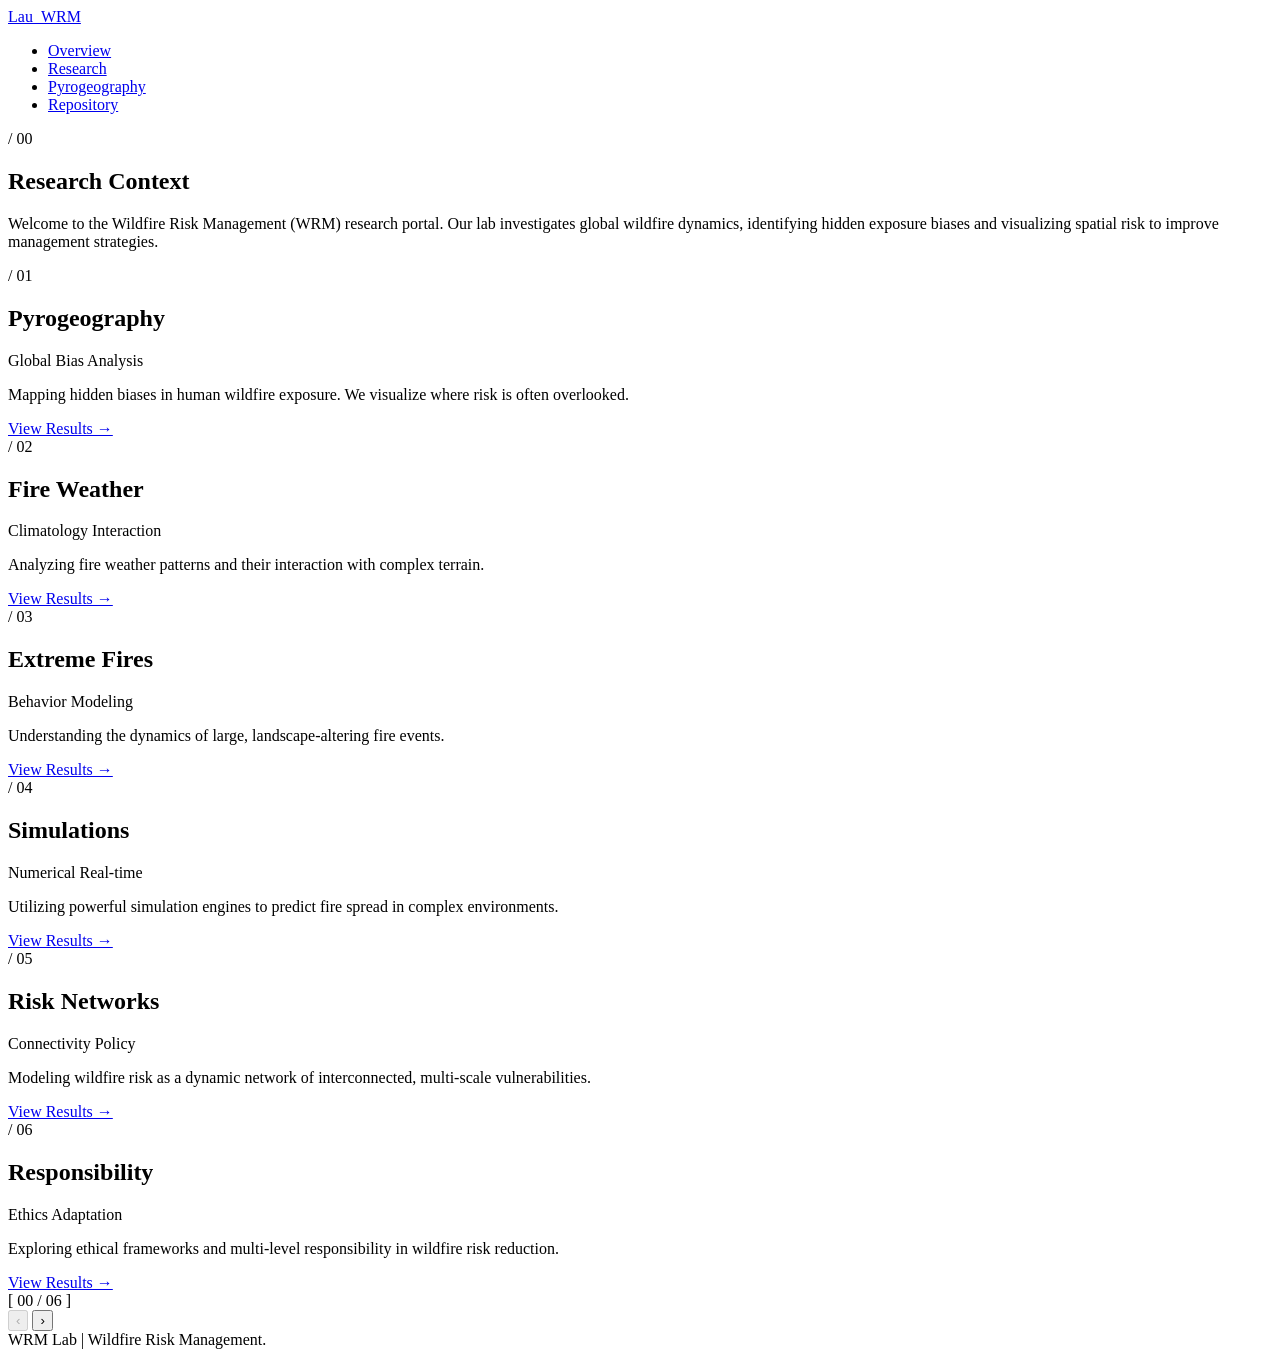
==== index.html @ ebb089f1 "Restructured file paths and directories" ====
<!DOCTYPE html>
<html lang="en">
<head>
  <meta charset="UTF-8">
  <meta name="viewport" content="width=device-width, initial-scale=1.0">
  <title>WRM Lab | Wildfire Risk Management</title>
  
  <link rel="preconnect" href="https://fonts.googleapis.com">
  <link rel="preconnect" href="https://fonts.gstatic.com" crossorigin>
  <link href="https://fonts.googleapis.com/css2?family=IBM+Plex+Mono:wght@400;600;700&display=swap" rel="stylesheet">
  
  <link rel="stylesheet" href="css/style.css">
</head>
<body>

  <nav id="main-nav">
    <a href="index.html" class="nav-logo">Lau_WRM</a>
    <ul class="nav-links">
      <li><a href="index.html" class="active">Overview</a></li>
      <li><a href="#projects">Research</a></li>
      <li><a href="pages/01-pyrogeography.html">Pyrogeography</a></li>
      <li><a href="https://github.com/minhokim93/Lau_WRM" target="_blank">Repository</a></li>
    </ul>
  </nav>

  <main>
    <div class="slider-wrapper animate-in" id="projects">
      <div class="slides-container" id="slides-container">
        
        <div class="slide" id="slide-00">
          <div class="slide-num-label">/ 00</div>
          <h2>Research Context</h2>
          <div class="slide-content">
            <p>Welcome to the Wildfire Risk Management (WRM) research portal. Our lab investigates global wildfire dynamics, identifying hidden exposure biases and visualizing spatial risk to improve management strategies.</p>
          </div>
        </div>

        <div class="slide" id="slide-01">
          <div class="slide-num-label">/ 01</div>
          <h2>Pyrogeography</h2>
          <div class="slide-tags">
            <span class="tag">Global</span>
            <span class="tag">Bias Analysis</span>
          </div>
          <p class="slide-desc">Mapping hidden biases in human wildfire exposure. We visualize where risk is often overlooked.</p>
          <a href="pages/01-pyrogeography.html" class="btn-primary">View Results →</a>
        </div>

        <div class="slide" id="slide-02">
          <div class="slide-num-label">/ 02</div>
          <h2>Fire Weather</h2>
          <div class="slide-tags">
            <span class="tag">Climatology</span>
            <span class="tag">Interaction</span>
          </div>
          <p class="slide-desc">Analyzing fire weather patterns and their interaction with complex terrain.</p>
          <a href="pages/02-fire-weather.html" class="btn-primary">View Results →</a>
        </div>

        <div class="slide" id="slide-03">
          <div class="slide-num-label">/ 03</div>
          <h2>Extreme Fires</h2>
          <div class="slide-tags">
            <span class="tag">Behavior</span>
            <span class="tag">Modeling</span>
          </div>
          <p class="slide-desc">Understanding the dynamics of large, landscape-altering fire events.</p>
          <a href="pages/03-extreme-fires.html" class="btn-primary">View Results →</a>
        </div>

        <div class="slide" id="slide-04">
          <div class="slide-num-label">/ 04</div>
          <h2>Simulations</h2>
          <div class="slide-tags">
            <span class="tag">Numerical</span>
            <span class="tag">Real-time</span>
          </div>
          <p class="slide-desc">Utilizing powerful simulation engines to predict fire spread in complex environments.</p>
          <a href="pages/04-simulations.html" class="btn-primary">View Results →</a>
        </div>

        <div class="slide" id="slide-05">
          <div class="slide-num-label">/ 05</div>
          <h2>Risk Networks</h2>
          <div class="slide-tags">
            <span class="tag">Connectivity</span>
            <span class="tag">Policy</span>
          </div>
          <p class="slide-desc">Modeling wildfire risk as a dynamic network of interconnected, multi-scale vulnerabilities.</p>
          <a href="pages/05-risk-networks.html" class="btn-primary">View Results →</a>
        </div>

        <div class="slide" id="slide-06">
          <div class="slide-num-label">/ 06</div>
          <h2>Responsibility</h2>
          <div class="slide-tags">
            <span class="tag">Ethics</span>
            <span class="tag">Adaptation</span>
          </div>
          <p class="slide-desc">Exploring ethical frameworks and multi-level responsibility in wildfire risk reduction.</p>
          <a href="pages/06-responsibility.html" class="btn-primary">View Results →</a>
        </div>

      </div>

      <div class="slider-footer">
        <div class="slider-counter">[ <span id="current-slide-num">00</span> / 06 ]</div>
        <div class="slider-arrows">
          <button class="slider-arrow prev" id="slide-arrow-prev" disabled>&#8249;</button>
          <button class="slider-arrow next" id="slide-arrow-next">&#8250;</button>
        </div>
      </div>
    </div>
  </main>

  <footer>
    <div>WRM Lab | Wildfire Risk Management.</div>
  </footer>

  <script src="main.js"></script>
</body>
</html>
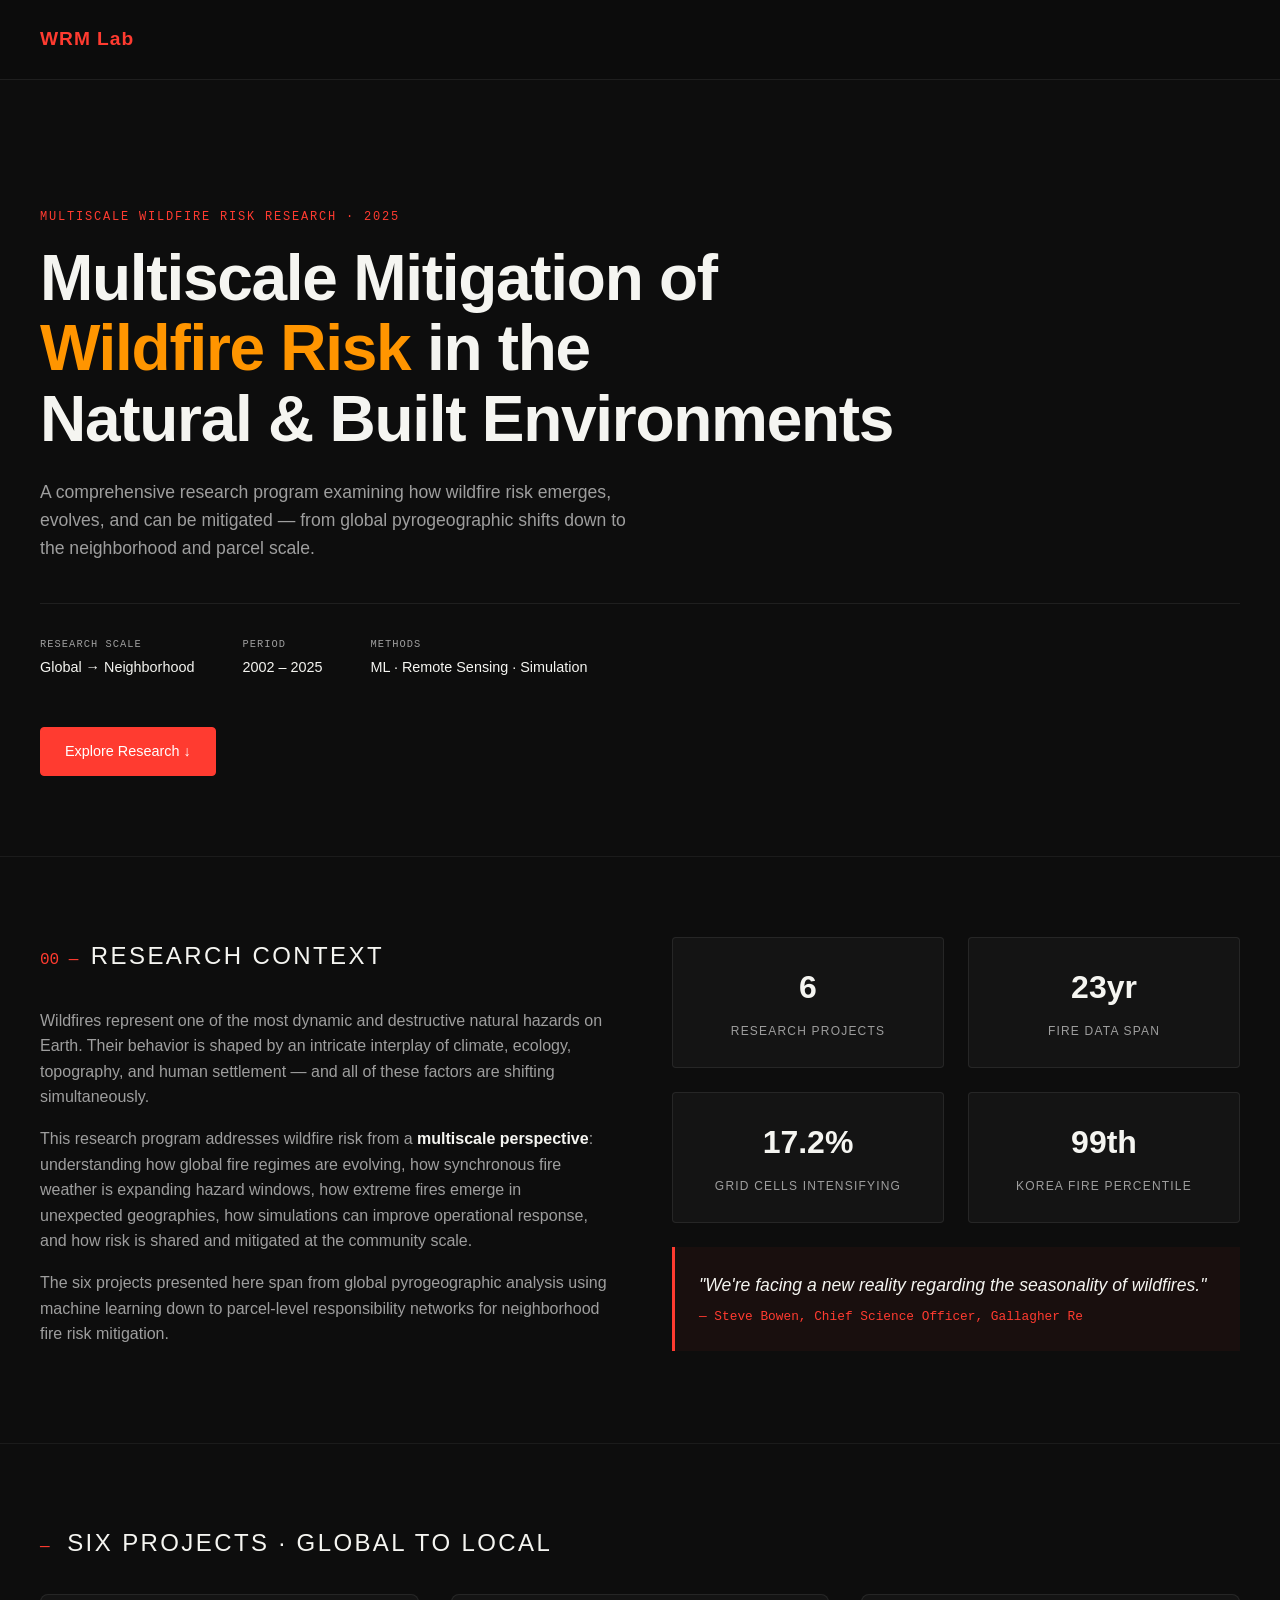
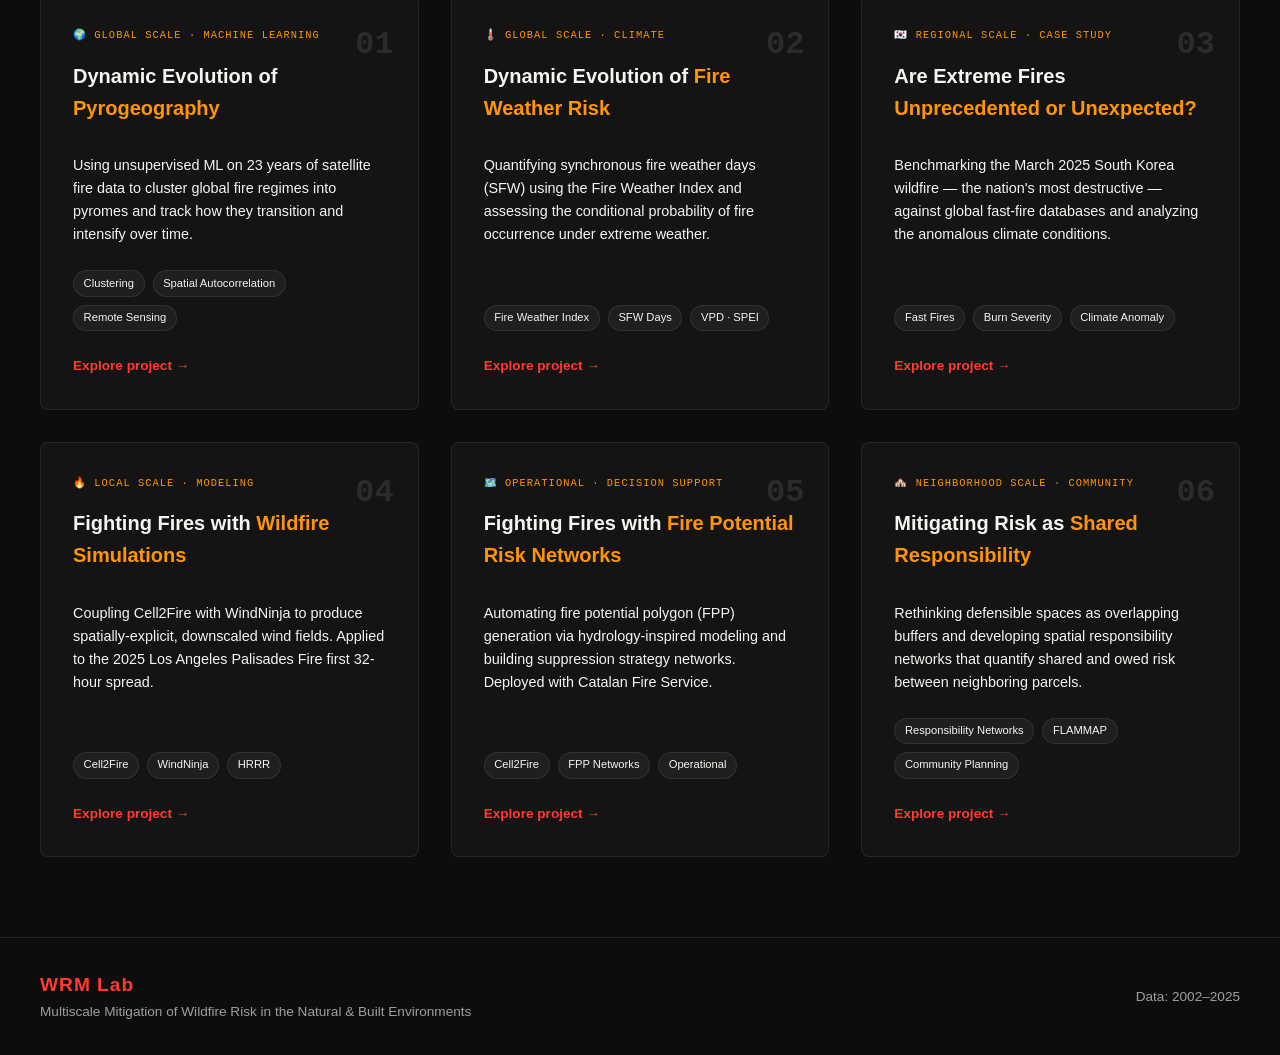
==== commit 731d9f3e: "Restructured file paths and directories" ====
--- a/index.html
+++ b/index.html
@@ -3,120 +3,213 @@
 <head>
   <meta charset="UTF-8">
   <meta name="viewport" content="width=device-width, initial-scale=1.0">
-  <title>WRM Lab | Wildfire Risk Management</title>
-  
-  <link rel="preconnect" href="https://fonts.googleapis.com">
-  <link rel="preconnect" href="https://fonts.gstatic.com" crossorigin>
-  <link href="https://fonts.googleapis.com/css2?family=IBM+Plex+Mono:wght@400;600;700&display=swap" rel="stylesheet">
-  
+  <title>Wildfire Risk Mitigation — Multiscale Research</title>
   <link rel="stylesheet" href="css/style.css">
+  <link rel="icon" href="data:image/svg+xml,<svg xmlns='http://www.w3.org/2000/svg' viewBox='0 0 100 100'><text y='.9em' font-size='90'>🔥</text></svg>">
 </head>
 <body>
 
-  <nav id="main-nav">
-    <a href="index.html" class="nav-logo">Lau_WRM</a>
-    <ul class="nav-links">
-      <li><a href="index.html" class="active">Overview</a></li>
-      <li><a href="#projects">Research</a></li>
-      <li><a href="pages/01-pyrogeography.html">Pyrogeography</a></li>
-      <li><a href="https://github.com/minhokim93/Lau_WRM" target="_blank">Repository</a></li>
-    </ul>
-  </nav>
-
-  <main>
-    <div class="slider-wrapper animate-in" id="projects">
-      <div class="slides-container" id="slides-container">
-        
-        <div class="slide" id="slide-00">
-          <div class="slide-num-label">/ 00</div>
-          <h2>Research Context</h2>
-          <div class="slide-content">
-            <p>Welcome to the Wildfire Risk Management (WRM) research portal. Our lab investigates global wildfire dynamics, identifying hidden exposure biases and visualizing spatial risk to improve management strategies.</p>
-          </div>
-        </div>
-
-        <div class="slide" id="slide-01">
-          <div class="slide-num-label">/ 01</div>
-          <h2>Pyrogeography</h2>
-          <div class="slide-tags">
-            <span class="tag">Global</span>
-            <span class="tag">Bias Analysis</span>
-          </div>
-          <p class="slide-desc">Mapping hidden biases in human wildfire exposure. We visualize where risk is often overlooked.</p>
-          <a href="pages/01-pyrogeography.html" class="btn-primary">View Results →</a>
-        </div>
-
-        <div class="slide" id="slide-02">
-          <div class="slide-num-label">/ 02</div>
-          <h2>Fire Weather</h2>
-          <div class="slide-tags">
-            <span class="tag">Climatology</span>
-            <span class="tag">Interaction</span>
-          </div>
-          <p class="slide-desc">Analyzing fire weather patterns and their interaction with complex terrain.</p>
-          <a href="pages/02-fire-weather.html" class="btn-primary">View Results →</a>
-        </div>
-
-        <div class="slide" id="slide-03">
-          <div class="slide-num-label">/ 03</div>
-          <h2>Extreme Fires</h2>
-          <div class="slide-tags">
-            <span class="tag">Behavior</span>
-            <span class="tag">Modeling</span>
-          </div>
-          <p class="slide-desc">Understanding the dynamics of large, landscape-altering fire events.</p>
-          <a href="pages/03-extreme-fires.html" class="btn-primary">View Results →</a>
-        </div>
-
-        <div class="slide" id="slide-04">
-          <div class="slide-num-label">/ 04</div>
-          <h2>Simulations</h2>
-          <div class="slide-tags">
-            <span class="tag">Numerical</span>
-            <span class="tag">Real-time</span>
-          </div>
-          <p class="slide-desc">Utilizing powerful simulation engines to predict fire spread in complex environments.</p>
-          <a href="pages/04-simulations.html" class="btn-primary">View Results →</a>
-        </div>
-
-        <div class="slide" id="slide-05">
-          <div class="slide-num-label">/ 05</div>
-          <h2>Risk Networks</h2>
-          <div class="slide-tags">
-            <span class="tag">Connectivity</span>
-            <span class="tag">Policy</span>
-          </div>
-          <p class="slide-desc">Modeling wildfire risk as a dynamic network of interconnected, multi-scale vulnerabilities.</p>
-          <a href="pages/05-risk-networks.html" class="btn-primary">View Results →</a>
-        </div>
-
-        <div class="slide" id="slide-06">
-          <div class="slide-num-label">/ 06</div>
-          <h2>Responsibility</h2>
-          <div class="slide-tags">
-            <span class="tag">Ethics</span>
-            <span class="tag">Adaptation</span>
-          </div>
-          <p class="slide-desc">Exploring ethical frameworks and multi-level responsibility in wildfire risk reduction.</p>
-          <a href="pages/06-responsibility.html" class="btn-primary">View Results →</a>
-        </div>
-
-      </div>
-
-      <div class="slider-footer">
-        <div class="slider-counter">[ <span id="current-slide-num">00</span> / 06 ]</div>
-        <div class="slider-arrows">
-          <button class="slider-arrow prev" id="slide-arrow-prev" disabled>&#8249;</button>
-          <button class="slider-arrow next" id="slide-arrow-next">&#8250;</button>
-        </div>
+<nav id="main-nav">
+  <a class="nav-logo" href="#">WRM Lab</a>
+  <ul class="nav-links"></ul>
+</nav>
+
+<!-- HERO -->
+<section class="hero">
+  <div class="hero-slideshow" id="heroSlideshow">
+    <div class="slide active" style="background-image: url('images/background1.jpg')"></div>
+    <div class="slide" style="background-image: url('images/background2.jpg')"></div>
+    <div class="slide" style="background-image: url('images/background3.jpg')"></div>
+    <div class="slide" style="background-image: url('images/background4.jpg')"></div>
+    <div class="hero-slideshow-overlay"></div>
+  </div>
+
+  <div class="hero-content">
+    <div class="hero-eyebrow animate-in">Multiscale Wildfire Risk Research · 2025</div>
+    <h1 class="animate-in delay-1">
+      Multiscale Mitigation of<br>
+      <em>Wildfire Risk</em> in the<br>
+      Natural &amp; Built Environments
+    </h1>
+    <p class="hero-desc animate-in delay-2">
+      A comprehensive research program examining how wildfire risk emerges, evolves, and can be mitigated — from global pyrogeographic shifts down to the neighborhood and parcel scale.
+    </p>
+    <div class="hero-meta animate-in delay-3">
+      <div class="meta-item">
+        <span class="meta-label">Research Scale</span>
+        <span class="meta-value">Global → Neighborhood</span>
+      </div>
+      <div class="meta-item">
+        <span class="meta-label">Period</span>
+        <span class="meta-value">2002 – 2025</span>
+      </div>
+      <div class="meta-item">
+        <span class="meta-label">Methods</span>
+        <span class="meta-value">ML · Remote Sensing · Simulation</span>
       </div>
     </div>
-  </main>
-
-  <footer>
-    <div>WRM Lab | Wildfire Risk Management.</div>
-  </footer>
-
-  <script src="main.js"></script>
+    <div class="animate-in delay-4" style="display:flex; gap:1rem; flex-wrap:wrap;">
+      <a href="#projects" class="btn-primary">Explore Research ↓</a>
+    </div>
+  </div>
+</section>
+
+<!-- CONTEXT -->
+<section style="padding: 5rem 2.5rem; border-top: 1px solid rgba(255,255,255,0.06); border-bottom: 1px solid rgba(255,255,255,0.06);">
+  <div style="max-width:1200px; margin:0 auto;">
+    <div class="two-col">
+      <div>
+        <div class="section-header">
+          <span class="section-num">00 —</span>
+          <span class="section-title">Research Context</span>
+        </div>
+        <div class="block-text">
+          <p>Wildfires represent one of the most dynamic and destructive natural hazards on Earth. Their behavior is shaped by an intricate interplay of climate, ecology, topography, and human settlement — and all of these factors are shifting simultaneously.</p>
+          <p>This research program addresses wildfire risk from a <strong style="color:var(--bone)">multiscale perspective</strong>: understanding how global fire regimes are evolving, how synchronous fire weather is expanding hazard windows, how extreme fires emerge in unexpected geographies, how simulations can improve operational response, and how risk is shared and mitigated at the community scale.</p>
+          <p>The six projects presented here span from global pyrogeographic analysis using machine learning down to parcel-level responsibility networks for neighborhood fire risk mitigation.</p>
+        </div>
+      </div>
+      <div>
+        <div class="stats-row" style="grid-template-columns: 1fr 1fr;">
+          <div class="stat-item">
+            <span class="stat-num">6</span>
+            <span class="stat-label">Research Projects</span>
+          </div>
+          <div class="stat-item">
+            <span class="stat-num">23yr</span>
+            <span class="stat-label">Fire Data Span</span>
+          </div>
+          <div class="stat-item">
+            <span class="stat-num">17.2%</span>
+            <span class="stat-label">Grid Cells Intensifying</span>
+          </div>
+          <div class="stat-item">
+            <span class="stat-num">99th</span>
+            <span class="stat-label">Korea Fire Percentile</span>
+          </div>
+        </div>
+        <div class="finding-callout" style="margin-top:1.5rem;">
+          <p>"We're facing a new reality regarding the seasonality of wildfires."</p>
+          <div class="finding-source">— Steve Bowen, Chief Science Officer, Gallagher Re</div>
+        </div>
+      </div>
+    </div>
+  </div>
+</section>
+
+<!-- PROJECTS -->
+<section class="projects-section" id="projects">
+  <div class="section-header">
+    <span class="section-num">— </span>
+    <span class="section-title">Six Projects · Global to Local</span>
+  </div>
+
+  <div class="cards-grid">
+
+    <a href="pages/01-pyrogeography.html" class="project-card">
+      <span class="card-num">01</span>
+      <div class="card-scale">🌍 Global Scale · Machine Learning</div>
+      <h2 class="card-title">Dynamic Evolution of <em>Pyrogeography</em></h2>
+      <p class="card-desc">Using unsupervised ML on 23 years of satellite fire data to cluster global fire regimes into pyromes and track how they transition and intensify over time.</p>
+      <div class="card-tags">
+        <span class="tag">Clustering</span>
+        <span class="tag">Spatial Autocorrelation</span>
+        <span class="tag">Remote Sensing</span>
+      </div>
+      <div class="card-arrow">Explore project →</div>
+    </a>
+
+    <a href="pages/02-fire-weather.html" class="project-card">
+      <span class="card-num">02</span>
+      <div class="card-scale">🌡️ Global Scale · Climate</div>
+      <h2 class="card-title">Dynamic Evolution of <em>Fire Weather Risk</em></h2>
+      <p class="card-desc">Quantifying synchronous fire weather days (SFW) using the Fire Weather Index and assessing the conditional probability of fire occurrence under extreme weather.</p>
+      <div class="card-tags">
+        <span class="tag">Fire Weather Index</span>
+        <span class="tag">SFW Days</span>
+        <span class="tag">VPD · SPEI</span>
+      </div>
+      <div class="card-arrow">Explore project →</div>
+    </a>
+
+    <a href="pages/03-extreme-fires.html" class="project-card">
+      <span class="card-num">03</span>
+      <div class="card-scale">🇰🇷 Regional Scale · Case Study</div>
+      <h2 class="card-title">Are Extreme Fires <em>Unprecedented or Unexpected?</em></h2>
+      <p class="card-desc">Benchmarking the March 2025 South Korea wildfire — the nation's most destructive — against global fast-fire databases and analyzing the anomalous climate conditions.</p>
+      <div class="card-tags">
+        <span class="tag">Fast Fires</span>
+        <span class="tag">Burn Severity</span>
+        <span class="tag">Climate Anomaly</span>
+      </div>
+      <div class="card-arrow">Explore project →</div>
+    </a>
+
+    <a href="pages/04-simulations.html" class="project-card">
+      <span class="card-num">04</span>
+      <div class="card-scale">🔥 Local Scale · Modeling</div>
+      <h2 class="card-title">Fighting Fires with <em>Wildfire Simulations</em></h2>
+      <p class="card-desc">Coupling Cell2Fire with WindNinja to produce spatially-explicit, downscaled wind fields. Applied to the 2025 Los Angeles Palisades Fire first 32-hour spread.</p>
+      <div class="card-tags">
+        <span class="tag">Cell2Fire</span>
+        <span class="tag">WindNinja</span>
+        <span class="tag">HRRR</span>
+      </div>
+      <div class="card-arrow">Explore project →</div>
+    </a>
+
+    <a href="pages/05-risk-networks.html" class="project-card">
+      <span class="card-num">05</span>
+      <div class="card-scale">🗺️ Operational · Decision Support</div>
+      <h2 class="card-title">Fighting Fires with <em>Fire Potential Risk Networks</em></h2>
+      <p class="card-desc">Automating fire potential polygon (FPP) generation via hydrology-inspired modeling and building suppression strategy networks. Deployed with Catalan Fire Service.</p>
+      <div class="card-tags">
+        <span class="tag">Cell2Fire</span>
+        <span class="tag">FPP Networks</span>
+        <span class="tag">Operational</span>
+      </div>
+      <div class="card-arrow">Explore project →</div>
+    </a>
+
+    <a href="pages/06-responsibility.html" class="project-card">
+      <span class="card-num">06</span>
+      <div class="card-scale">🏘️ Neighborhood Scale · Community</div>
+      <h2 class="card-title">Mitigating Risk as <em>Shared Responsibility</em></h2>
+      <p class="card-desc">Rethinking defensible spaces as overlapping buffers and developing spatial responsibility networks that quantify shared and owed risk between neighboring parcels.</p>
+      <div class="card-tags">
+        <span class="tag">Responsibility Networks</span>
+        <span class="tag">FLAMMAP</span>
+        <span class="tag">Community Planning</span>
+      </div>
+      <div class="card-arrow">Explore project →</div>
+    </a>
+
+  </div>
+</section>
+
+<footer>
+  <div>
+    <a class="footer-logo" href="#">WRM Lab</a>
+    <div>Multiscale Mitigation of Wildfire Risk in the Natural &amp; Built Environments</div>
+  </div>
+  <div style="text-align:right;">
+    <div>Data: 2002–2025</div>
+  </div>
+</footer>
+
+<script src="js/main.js"></script>
+<script>buildNav('home');</script>
+<script>
+(function() {
+  var slides = document.querySelectorAll('.hero-slideshow .slide');
+  if (!slides.length) return;
+  var current = 0;
+  setInterval(function() {
+    slides[current].classList.remove('active');
+    current = (current + 1) % slides.length;
+    slides[current].classList.add('active');
+  }, 5000);
+})();
+</script>
 </body>
-</html>+</html>
--- a/css/style.css
+++ b/css/style.css
@@ -0,0 +1,594 @@
+@import url('https://fonts.googleapis.com/css2?family=DM+Serif+Display:ital@0;1&family=Syne:wght@400;600;700;800&family=IBM+Plex+Mono:wght@400;500&family=Inter:wght@300;400;500&display=swap');
+
+/* =========================================
+   WRM Lab - Global Styles
+   ========================================= */
+
+:root {
+  --bg-color: #0d0d0d;
+  --panel-bg: rgba(255, 255, 255, 0.03);
+  --border-color: rgba(255, 255, 255, 0.08);
+  --bone: #f5f5f1;
+  --ash: #9e9e9e;
+  --fire-red: #ff3b30;
+  --fire-orange: #ff9500;
+  --font-main: -apple-system, BlinkMacSystemFont, "Segoe UI", Roboto, Helvetica, Arial, sans-serif;
+  --font-mono: "IBM Plex Mono", Consolas, monospace;
+}
+
+body {
+  background-color: var(--bg-color);
+  color: var(--ash);
+  font-family: var(--font-main);
+  line-height: 1.6;
+  margin: 0;
+  padding: 0;
+  overflow-x: hidden;
+}
+
+h1, h2, h3, h4, strong, em {
+  color: var(--bone);
+  font-weight: 600;
+}
+
+em {
+  color: var(--fire-orange);
+  font-style: normal;
+}
+
+a {
+  color: var(--bone);
+  text-decoration: none;
+  transition: color 0.2s;
+}
+
+a:hover {
+  color: var(--fire-red);
+}
+
+/* =========================================
+   Navigation
+   ========================================= */
+#main-nav {
+  display: flex;
+  justify-content: space-between;
+  align-items: center;
+  padding: 1.5rem 2.5rem;
+  border-bottom: 1px solid var(--border-color);
+  position: sticky;
+  top: 0;
+  background: rgba(13, 13, 13, 0.9);
+  backdrop-filter: blur(10px);
+  z-index: 100;
+}
+
+.nav-logo, .footer-logo {
+  font-weight: 700;
+  font-size: 1.2rem;
+  letter-spacing: 0.05em;
+  color: var(--fire-red);
+}
+
+.nav-links {
+  list-style: none;
+  display: flex;
+  gap: 1.5rem;
+  margin: 0;
+  padding: 0;
+}
+
+.nav-links a {
+  font-size: 0.85rem;
+  color: var(--ash);
+  text-transform: uppercase;
+  letter-spacing: 0.1em;
+}
+
+.nav-links a:hover, .nav-links a.active {
+  color: var(--bone);
+}
+
+/* =========================================
+   Hero Section
+   ========================================= */
+.hero {
+  position: relative;
+  padding: 8rem 2.5rem 5rem;
+  overflow: hidden;
+}
+
+/* Slideshow */
+.hero-slideshow {
+  position: absolute;
+  inset: 0;
+  z-index: 0;
+}
+
+.hero-slideshow .slide {
+  position: absolute;
+  inset: 0;
+  background-size: cover;
+  background-position: center;
+  opacity: 0;
+  transition: opacity 1.5s ease-in-out;
+}
+
+.hero-slideshow .slide.active {
+  opacity: 1;
+}
+
+.hero-slideshow-overlay {
+  position: absolute;
+  inset: 0;
+  background: linear-gradient(
+    to bottom,
+    rgba(13, 13, 13, 0.60) 0%,
+    rgba(13, 13, 13, 0.45) 50%,
+    rgba(13, 13, 13, 0.85) 100%
+  );
+}
+
+.hero-content {
+  position: relative;
+  z-index: 1;
+  max-width: 1200px;
+  margin: 0 auto;
+}
+
+.hero-eyebrow {
+  font-family: var(--font-mono);
+  font-size: 0.75rem;
+  text-transform: uppercase;
+  letter-spacing: 0.15em;
+  color: var(--fire-red);
+  margin-bottom: 1rem;
+}
+
+.hero h1 {
+  font-size: clamp(2.5rem, 5vw, 4rem);
+  line-height: 1.1;
+  margin: 0 0 1.5rem 0;
+  letter-spacing: -0.02em;
+}
+
+.hero-desc {
+  font-size: 1.1rem;
+  max-width: 600px;
+  margin-bottom: 2.5rem;
+}
+
+.hero-meta {
+  display: flex;
+  gap: 3rem;
+  margin-bottom: 3rem;
+  padding-top: 2rem;
+  border-top: 1px solid var(--border-color);
+}
+
+.meta-item {
+  display: flex;
+  flex-direction: column;
+}
+
+.meta-label {
+  font-family: var(--font-mono);
+  font-size: 0.65rem;
+  text-transform: uppercase;
+  letter-spacing: 0.1em;
+  color: var(--ash);
+  margin-bottom: 0.25rem;
+}
+
+.meta-value {
+  color: var(--bone);
+  font-size: 0.9rem;
+}
+
+/* =========================================
+   Buttons & UI Elements
+   ========================================= */
+.btn-primary, .btn-outline {
+  padding: 0.75rem 1.5rem;
+  border-radius: 4px;
+  font-size: 0.9rem;
+  font-weight: 500;
+  display: inline-block;
+}
+
+.btn-primary {
+  background: var(--fire-red);
+  color: #fff;
+  border: 1px solid var(--fire-red);
+}
+
+.btn-primary:hover {
+  background: transparent;
+  color: var(--fire-red);
+}
+
+.btn-outline {
+  background: transparent;
+  border: 1px solid var(--border-color);
+  color: var(--bone);
+}
+
+.btn-outline:hover {
+  border-color: var(--bone);
+}
+
+.scale-bar {
+  display: flex;
+  gap: 1.5rem;
+  border-bottom: 1px solid var(--border-color);
+  padding-bottom: 1rem;
+}
+
+.scale-label {
+  font-size: 0.8rem;
+  color: var(--ash);
+  text-transform: uppercase;
+  letter-spacing: 0.05em;
+}
+
+.scale-label.active {
+  color: var(--fire-red);
+  font-weight: bold;
+}
+
+/* =========================================
+   Layout & Typography
+   ========================================= */
+.two-col {
+  display: grid;
+  grid-template-columns: 1fr 1fr;
+  gap: 4rem;
+}
+
+@media (max-width: 768px) {
+  .two-col { grid-template-columns: 1fr; gap: 2rem; }
+  .hero-meta { flex-direction: column; gap: 1rem; }
+  .nav-links { display: none; } /* Hide complex nav on mobile for now */
+}
+
+.section-header {
+  margin-bottom: 2rem;
+}
+
+.section-num {
+  font-family: var(--font-mono);
+  color: var(--fire-red);
+  margin-right: 0.5rem;
+}
+
+.section-title {
+  font-size: 1.5rem;
+  color: var(--bone);
+  font-weight: 300;
+  text-transform: uppercase;
+  letter-spacing: 0.1em;
+}
+
+.stats-row {
+  display: grid;
+  gap: 1.5rem;
+}
+
+.stat-item {
+  background: var(--panel-bg);
+  padding: 1.5rem;
+  border-radius: 4px;
+  border: 1px solid var(--border-color);
+  text-align: center;
+}
+
+.stat-num {
+  display: block;
+  font-size: 2rem;
+  color: var(--bone);
+  font-weight: 700;
+  margin-bottom: 0.25rem;
+}
+
+.stat-label {
+  font-size: 0.75rem;
+  color: var(--ash);
+  text-transform: uppercase;
+  letter-spacing: 0.1em;
+}
+
+.finding-callout {
+  padding: 1.5rem;
+  border-left: 3px solid var(--fire-red);
+  background: rgba(255, 59, 48, 0.05);
+}
+
+.finding-callout p {
+  color: var(--bone);
+  font-size: 1.1rem;
+  font-style: italic;
+  margin: 0 0 0.5rem 0;
+}
+
+.finding-source {
+  font-size: 0.8rem;
+  color: var(--fire-red);
+  font-family: var(--font-mono);
+}
+
+/* =========================================
+   Projects Grid
+   ========================================= */
+.projects-section {
+  padding: 5rem 2.5rem;
+  max-width: 1200px;
+  margin: 0 auto;
+}
+
+.cards-grid {
+  display: grid;
+  grid-template-columns: repeat(auto-fit, minmax(320px, 1fr));
+  gap: 2rem;
+}
+
+.project-card {
+  background: var(--panel-bg);
+  border: 1px solid var(--border-color);
+  border-radius: 8px;
+  padding: 2rem;
+  position: relative;
+  transition: all 0.3s ease;
+  display: flex;
+  flex-direction: column;
+}
+
+.project-card:hover {
+  border-color: var(--fire-red);
+  transform: translateY(-5px);
+  background: rgba(255, 255, 255, 0.05);
+}
+
+.card-num {
+  position: absolute;
+  top: 1.5rem;
+  right: 1.5rem;
+  font-family: var(--font-mono);
+  color: rgba(255, 255, 255, 0.1);
+  font-size: 2rem;
+  font-weight: 700;
+}
+
+.card-scale {
+  font-family: var(--font-mono);
+  font-size: 0.65rem;
+  color: var(--fire-orange);
+  text-transform: uppercase;
+  letter-spacing: 0.1em;
+  margin-bottom: 1rem;
+}
+
+.card-title {
+  font-size: 1.25rem;
+  margin: 0 0 1rem 0;
+}
+
+.card-desc {
+  font-size: 0.9rem;
+  flex-grow: 1;
+  margin-bottom: 1.5rem;
+}
+
+.card-tags {
+  display: flex;
+  flex-wrap: wrap;
+  gap: 0.5rem;
+  margin-bottom: 1.5rem;
+}
+
+.tag {
+  font-size: 0.7rem;
+  padding: 0.2rem 0.6rem;
+  background: rgba(255, 255, 255, 0.05);
+  border: 1px solid var(--border-color);
+  border-radius: 20px;
+}
+
+.card-arrow {
+  font-size: 0.85rem;
+  color: var(--fire-red);
+  font-weight: 600;
+}
+
+/* =========================================
+   Individual Project Pages (e.g. 01-pyrogeography)
+   ========================================= */
+.page-wrap {
+  max-width: 1000px;
+  margin: 0 auto;
+  padding: 0 2.5rem;
+}
+
+.page-hero {
+  padding: 6rem 0 3rem;
+  position: relative;
+  border-bottom: 1px solid var(--border-color);
+}
+
+.page-num-large {
+  position: absolute;
+  top: 2rem;
+  right: 0;
+  font-size: 12rem;
+  font-weight: 800;
+  color: rgba(255, 255, 255, 0.02);
+  line-height: 1;
+  z-index: -1;
+}
+
+.page-breadcrumb {
+  font-family: var(--font-mono);
+  font-size: 0.75rem;
+  color: var(--ash);
+  margin-bottom: 2rem;
+}
+
+.page-breadcrumb span { margin: 0 0.5rem; }
+
+.page-title {
+  font-size: 3rem;
+  margin: 0 0 1.5rem 0;
+  line-height: 1.1;
+}
+
+.page-subtitle {
+  font-size: 1.2rem;
+  max-width: 800px;
+}
+
+.content-area {
+  padding: 4rem 0;
+}
+
+.content-block {
+  margin-bottom: 4rem;
+  padding-bottom: 4rem;
+  border-bottom: 1px solid var(--border-color);
+}
+
+.block-header {
+  margin-bottom: 1.5rem;
+}
+
+.block-tag {
+  display: inline-block;
+  font-family: var(--font-mono);
+  font-size: 0.7rem;
+  color: var(--fire-red);
+  text-transform: uppercase;
+  letter-spacing: 0.1em;
+  margin-bottom: 0.5rem;
+}
+
+.block-title {
+  display: block;
+  font-size: 1.5rem;
+  color: var(--bone);
+}
+
+/* =========================================
+   Interactive Plot Cards
+   ========================================= */
+.plots-grid {
+  display: grid;
+  grid-template-columns: repeat(auto-fit, minmax(280px, 1fr));
+  gap: 1.5rem;
+}
+
+.plot-card {
+  background: var(--panel-bg);
+  border: 1px solid var(--border-color);
+  border-radius: 8px;
+  overflow: hidden;
+  cursor: pointer;
+  transition: all 0.2s;
+}
+
+.plot-card:hover {
+  border-color: var(--fire-orange);
+}
+
+.plot-card-preview {
+  height: 120px;
+  background: rgba(0,0,0,0.5);
+  display: flex;
+  align-items: center;
+  justify-content: center;
+  font-size: 2.5rem;
+  border-bottom: 1px solid var(--border-color);
+}
+
+.plot-card-body {
+  padding: 1.2rem;
+}
+
+.plot-card-title {
+  color: var(--bone);
+  font-weight: 600;
+  margin-bottom: 0.5rem;
+}
+
+.plot-card-desc {
+  font-size: 0.8rem;
+  margin-bottom: 1rem;
+}
+
+.plot-card-link {
+  font-size: 0.8rem;
+  color: var(--fire-orange);
+}
+
+.poster-viewer {
+  border: 1px solid var(--border-color);
+  border-radius: 8px;
+  overflow: hidden;
+}
+
+.poster-viewer-header {
+  background: var(--panel-bg);
+  padding: 0.75rem 1rem;
+  display: flex;
+  justify-content: space-between;
+  border-bottom: 1px solid var(--border-color);
+}
+
+.page-nav {
+  display: flex;
+  justify-content: space-between;
+  padding: 2rem 0 4rem;
+}
+
+.page-nav-btn {
+  padding: 1rem 2rem;
+  border: 1px solid var(--border-color);
+  border-radius: 4px;
+  background: var(--panel-bg);
+}
+
+.page-nav-btn:hover {
+  border-color: var(--bone);
+}
+
+/* =========================================
+   Footer
+   ========================================= */
+footer {
+  display: flex;
+  justify-content: space-between;
+  align-items: center;
+  padding: 2rem 2.5rem;
+  border-top: 1px solid var(--border-color);
+  background: var(--bg-color);
+  font-size: 0.85rem;
+}
+
+@media (max-width: 768px) {
+  footer { flex-direction: column; gap: 1rem; text-align: center; }
+  footer > div { text-align: center !important; }
+}
+
+/* =========================================
+   Animations
+   ========================================= */
+@keyframes fadeInUp {
+  from { opacity: 0; transform: translateY(20px); }
+  to { opacity: 1; transform: translateY(0); }
+}
+
+.animate-in {
+  opacity: 0;
+  animation: fadeInUp 0.8s ease forwards;
+}
+
+.delay-1 { animation-delay: 0.1s; }
+.delay-2 { animation-delay: 0.2s; }
+.delay-3 { animation-delay: 0.3s; }
+.delay-4 { animation-delay: 0.4s; }
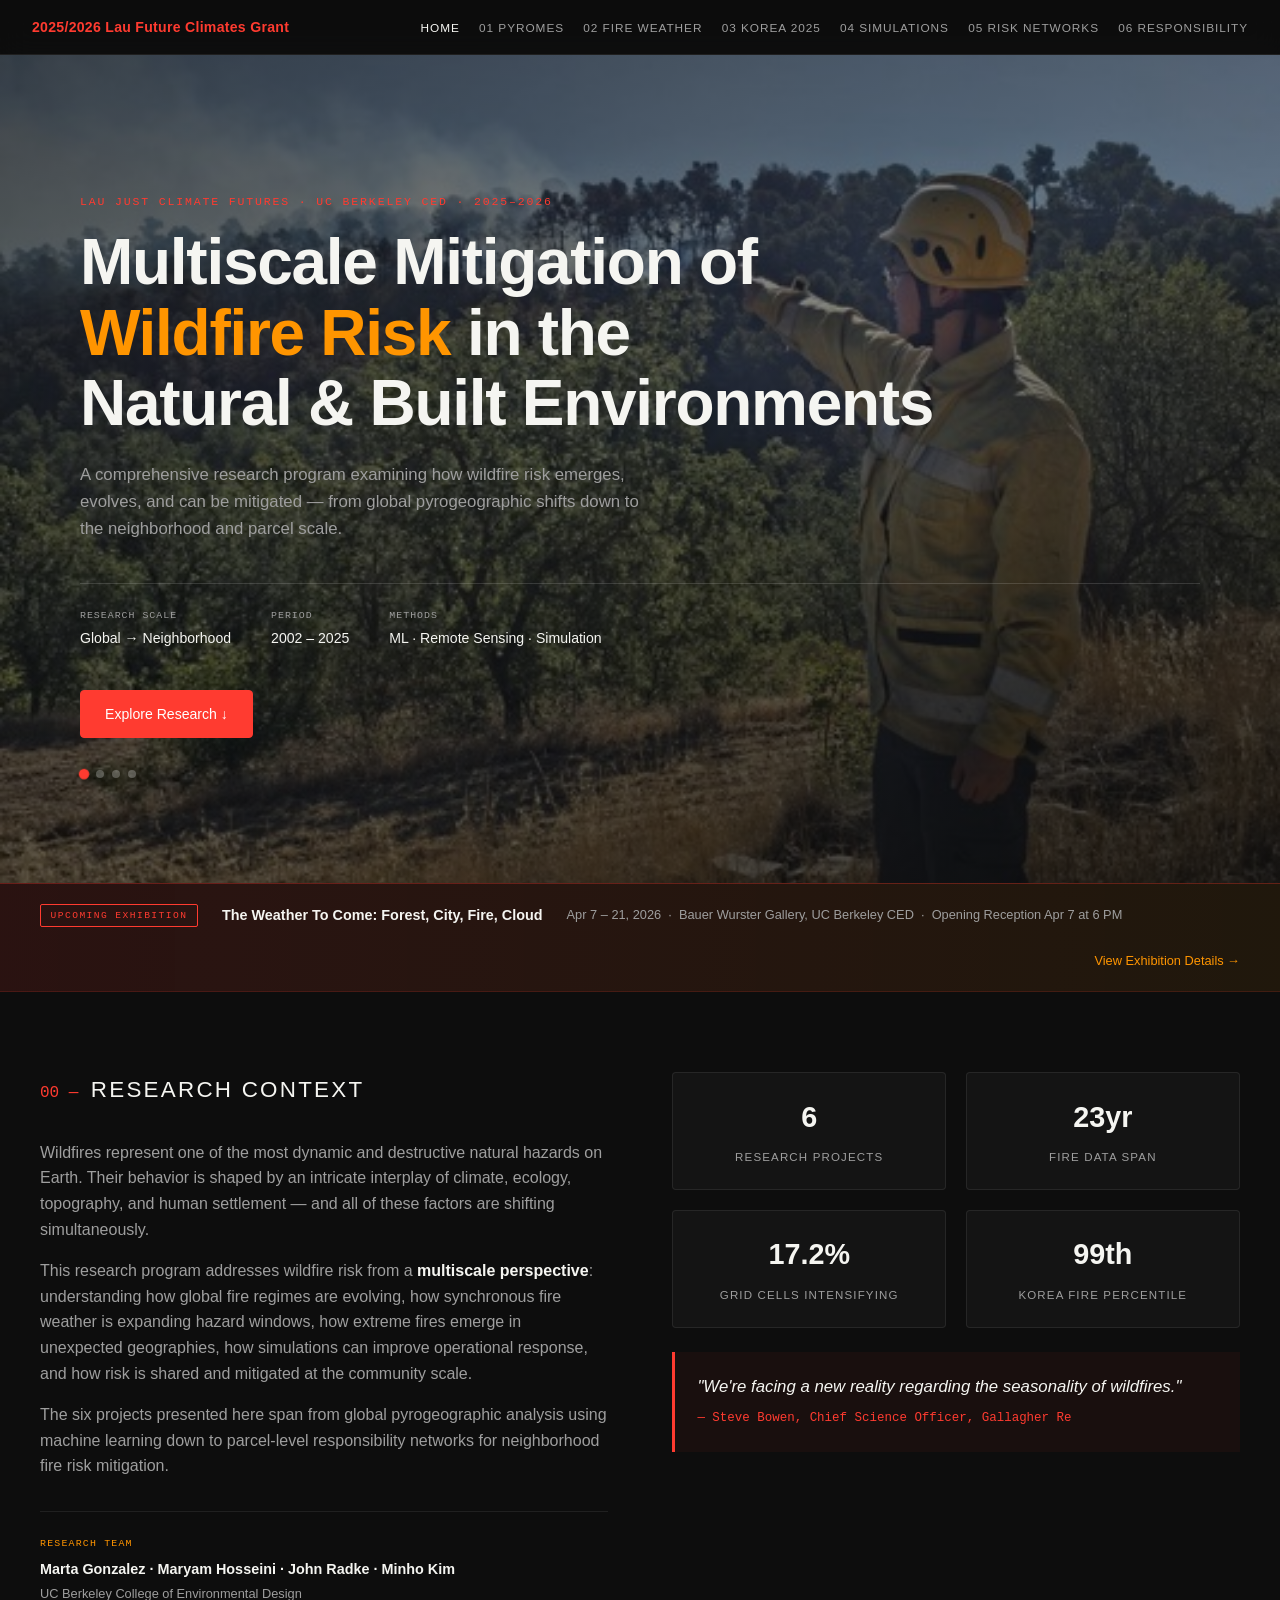
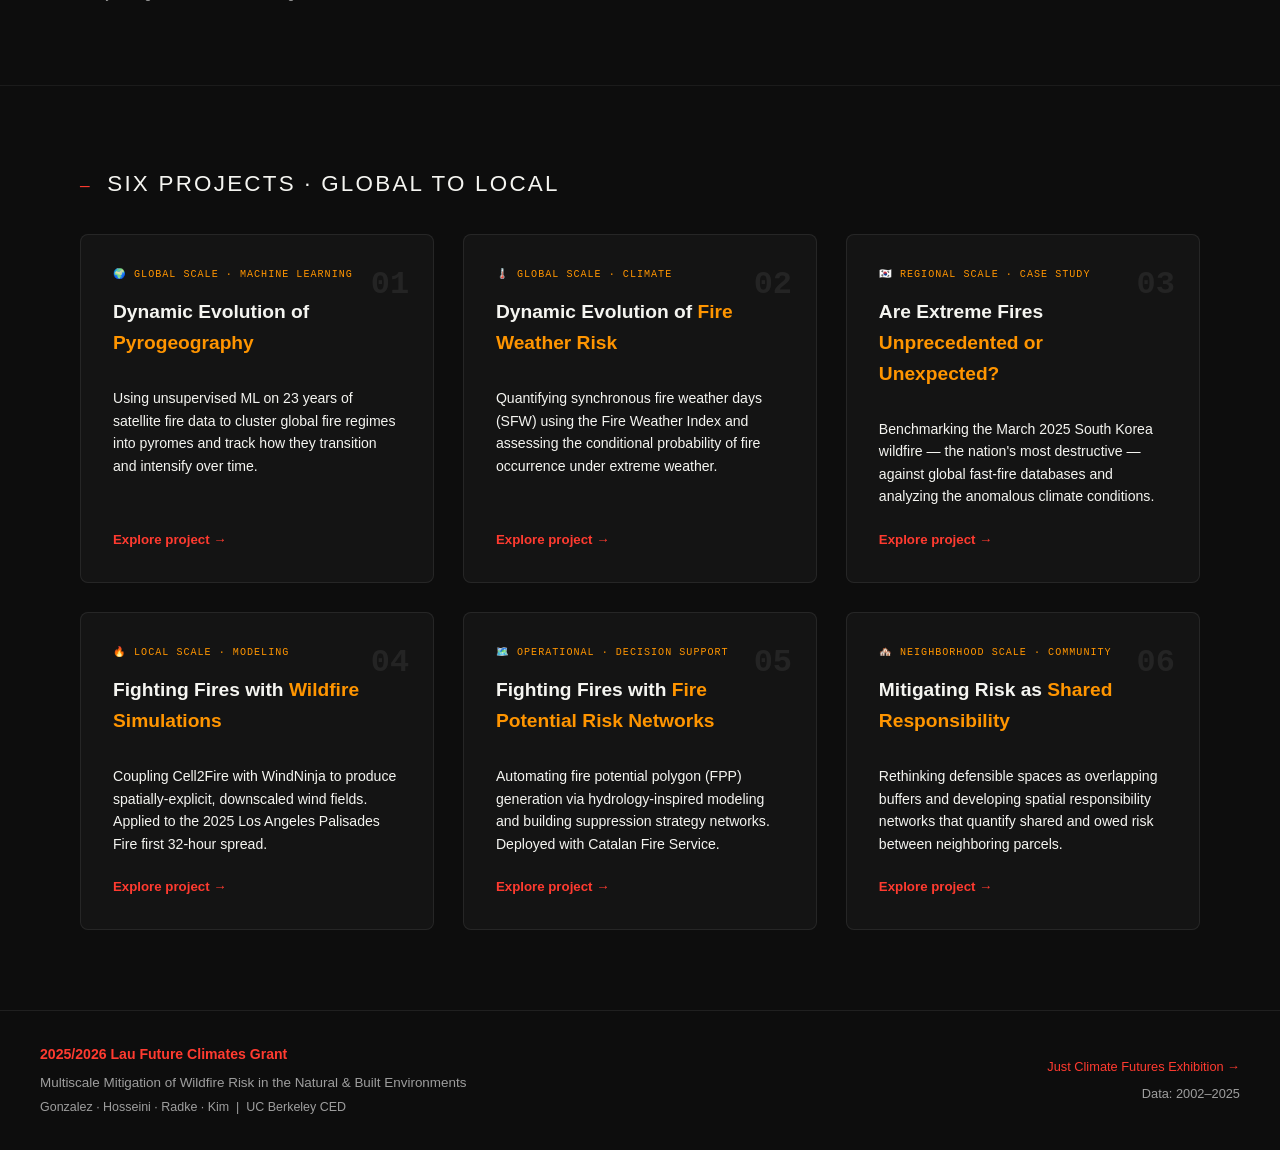
==== commit 10ff7f6a: "Restructured file paths and directories" ====
--- a/index.html
+++ b/index.html
@@ -3,29 +3,39 @@
 <head>
   <meta charset="UTF-8">
   <meta name="viewport" content="width=device-width, initial-scale=1.0">
-  <title>Wildfire Risk Mitigation — Multiscale Research</title>
+  <title>Lau Future Climates Grant — Multiscale Wildfire Risk Research</title>
   <link rel="stylesheet" href="css/style.css">
   <link rel="icon" href="data:image/svg+xml,<svg xmlns='http://www.w3.org/2000/svg' viewBox='0 0 100 100'><text y='.9em' font-size='90'>🔥</text></svg>">
 </head>
 <body>
 
 <nav id="main-nav">
-  <a class="nav-logo" href="#">WRM Lab</a>
-  <ul class="nav-links"></ul>
+  <a class="nav-logo" href="#">2025/2026 Lau Future Climates Grant</a>
+  <button class="nav-hamburger" id="navHamburger" aria-label="Toggle menu">&#9776;</button>
+  <ul class="nav-links" id="navLinks">
+    <li><a href="#" class="active">Home</a></li>
+    <li><a href="pages/01-pyrogeography.html">01 Pyromes</a></li>
+    <li><a href="pages/02-fire-weather.html">02 Fire Weather</a></li>
+    <li><a href="pages/03-extreme-fires.html">03 Korea 2025</a></li>
+    <li><a href="pages/04-simulations.html">04 Simulations</a></li>
+    <li><a href="pages/05-risk-networks.html">05 Risk Networks</a></li>
+    <li><a href="pages/06-responsibility.html">06 Responsibility</a></li>
+  </ul>
 </nav>
 
-<!-- HERO -->
+<!-- HERO with inline-style slideshow -->
 <section class="hero">
+  <!-- Each slide is a full-bleed div; JS cycles the 'active' class -->
   <div class="hero-slideshow" id="heroSlideshow">
-    <div class="slide active" style="background-image: url('images/background1.jpg')"></div>
-    <div class="slide" style="background-image: url('images/background2.jpg')"></div>
-    <div class="slide" style="background-image: url('images/background3.jpg')"></div>
-    <div class="slide" style="background-image: url('images/background4.jpg')"></div>
-    <div class="hero-slideshow-overlay"></div>
+    <div class="slide active" id="slide0"></div>
+    <div class="slide"        id="slide1"></div>
+    <div class="slide"        id="slide2"></div>
+    <div class="slide"        id="slide3"></div>
+    <div class="hero-overlay"></div>
   </div>
 
   <div class="hero-content">
-    <div class="hero-eyebrow animate-in">Multiscale Wildfire Risk Research · 2025</div>
+    <div class="hero-eyebrow animate-in">Lau Just Climate Futures · UC Berkeley CED · 2025–2026</div>
     <h1 class="animate-in delay-1">
       Multiscale Mitigation of<br>
       <em>Wildfire Risk</em> in the<br>
@@ -48,14 +58,32 @@
         <span class="meta-value">ML · Remote Sensing · Simulation</span>
       </div>
     </div>
-    <div class="animate-in delay-4" style="display:flex; gap:1rem; flex-wrap:wrap;">
+    <div class="animate-in delay-4">
       <a href="#projects" class="btn-primary">Explore Research ↓</a>
     </div>
+
+    <!-- Slideshow dots -->
+    <div class="slide-dots" id="slideDots">
+      <span class="dot active" data-index="0"></span>
+      <span class="dot" data-index="1"></span>
+      <span class="dot" data-index="2"></span>
+      <span class="dot" data-index="3"></span>
+    </div>
   </div>
 </section>
 
+<!-- EXHIBITION BANNER -->
+<div class="exhibit-banner">
+  <div class="exhibit-banner-inner">
+    <div class="exhibit-label">Upcoming Exhibition</div>
+    <div class="exhibit-title">The Weather To Come: Forest, City, Fire, Cloud</div>
+    <div class="exhibit-details">Apr 7 – 21, 2026 &nbsp;·&nbsp; Bauer Wurster Gallery, UC Berkeley CED &nbsp;·&nbsp; Opening Reception Apr 7 at 6 PM</div>
+    <a href="https://ced.berkeley.edu/events/just-climate-futures-exhibition" target="_blank" class="exhibit-link">View Exhibition Details →</a>
+  </div>
+</div>
+
 <!-- CONTEXT -->
-<section style="padding: 5rem 2.5rem; border-top: 1px solid rgba(255,255,255,0.06); border-bottom: 1px solid rgba(255,255,255,0.06);">
+<section style="padding: 5rem 2.5rem; border-bottom: 1px solid rgba(255,255,255,0.06);">
   <div style="max-width:1200px; margin:0 auto;">
     <div class="two-col">
       <div>
@@ -68,6 +96,11 @@
           <p>This research program addresses wildfire risk from a <strong style="color:var(--bone)">multiscale perspective</strong>: understanding how global fire regimes are evolving, how synchronous fire weather is expanding hazard windows, how extreme fires emerge in unexpected geographies, how simulations can improve operational response, and how risk is shared and mitigated at the community scale.</p>
           <p>The six projects presented here span from global pyrogeographic analysis using machine learning down to parcel-level responsibility networks for neighborhood fire risk mitigation.</p>
         </div>
+        <div class="team-block">
+          <div class="team-label">Research Team</div>
+          <div class="team-names">Marta Gonzalez · Maryam Hosseini · John Radke · Minho Kim</div>
+          <div class="team-affil">UC Berkeley College of Environmental Design</div>
+        </div>
       </div>
       <div>
         <div class="stats-row" style="grid-template-columns: 1fr 1fr;">
@@ -105,17 +138,11 @@
   </div>
 
   <div class="cards-grid">
-
     <a href="pages/01-pyrogeography.html" class="project-card">
       <span class="card-num">01</span>
       <div class="card-scale">🌍 Global Scale · Machine Learning</div>
       <h2 class="card-title">Dynamic Evolution of <em>Pyrogeography</em></h2>
       <p class="card-desc">Using unsupervised ML on 23 years of satellite fire data to cluster global fire regimes into pyromes and track how they transition and intensify over time.</p>
-      <div class="card-tags">
-        <span class="tag">Clustering</span>
-        <span class="tag">Spatial Autocorrelation</span>
-        <span class="tag">Remote Sensing</span>
-      </div>
       <div class="card-arrow">Explore project →</div>
     </a>
 
@@ -124,11 +151,6 @@
       <div class="card-scale">🌡️ Global Scale · Climate</div>
       <h2 class="card-title">Dynamic Evolution of <em>Fire Weather Risk</em></h2>
       <p class="card-desc">Quantifying synchronous fire weather days (SFW) using the Fire Weather Index and assessing the conditional probability of fire occurrence under extreme weather.</p>
-      <div class="card-tags">
-        <span class="tag">Fire Weather Index</span>
-        <span class="tag">SFW Days</span>
-        <span class="tag">VPD · SPEI</span>
-      </div>
       <div class="card-arrow">Explore project →</div>
     </a>
 
@@ -137,11 +159,6 @@
       <div class="card-scale">🇰🇷 Regional Scale · Case Study</div>
       <h2 class="card-title">Are Extreme Fires <em>Unprecedented or Unexpected?</em></h2>
       <p class="card-desc">Benchmarking the March 2025 South Korea wildfire — the nation's most destructive — against global fast-fire databases and analyzing the anomalous climate conditions.</p>
-      <div class="card-tags">
-        <span class="tag">Fast Fires</span>
-        <span class="tag">Burn Severity</span>
-        <span class="tag">Climate Anomaly</span>
-      </div>
       <div class="card-arrow">Explore project →</div>
     </a>
 
@@ -150,11 +167,6 @@
       <div class="card-scale">🔥 Local Scale · Modeling</div>
       <h2 class="card-title">Fighting Fires with <em>Wildfire Simulations</em></h2>
       <p class="card-desc">Coupling Cell2Fire with WindNinja to produce spatially-explicit, downscaled wind fields. Applied to the 2025 Los Angeles Palisades Fire first 32-hour spread.</p>
-      <div class="card-tags">
-        <span class="tag">Cell2Fire</span>
-        <span class="tag">WindNinja</span>
-        <span class="tag">HRRR</span>
-      </div>
       <div class="card-arrow">Explore project →</div>
     </a>
 
@@ -163,11 +175,6 @@
       <div class="card-scale">🗺️ Operational · Decision Support</div>
       <h2 class="card-title">Fighting Fires with <em>Fire Potential Risk Networks</em></h2>
       <p class="card-desc">Automating fire potential polygon (FPP) generation via hydrology-inspired modeling and building suppression strategy networks. Deployed with Catalan Fire Service.</p>
-      <div class="card-tags">
-        <span class="tag">Cell2Fire</span>
-        <span class="tag">FPP Networks</span>
-        <span class="tag">Operational</span>
-      </div>
       <div class="card-arrow">Explore project →</div>
     </a>
 
@@ -176,40 +183,78 @@
       <div class="card-scale">🏘️ Neighborhood Scale · Community</div>
       <h2 class="card-title">Mitigating Risk as <em>Shared Responsibility</em></h2>
       <p class="card-desc">Rethinking defensible spaces as overlapping buffers and developing spatial responsibility networks that quantify shared and owed risk between neighboring parcels.</p>
-      <div class="card-tags">
-        <span class="tag">Responsibility Networks</span>
-        <span class="tag">FLAMMAP</span>
-        <span class="tag">Community Planning</span>
-      </div>
-      <div class="card-arrow">Explore project →</div>
-    </a>
-
+      <div class="card-arrow">Explore project →</div>
+    </a>
   </div>
 </section>
 
 <footer>
   <div>
-    <a class="footer-logo" href="#">WRM Lab</a>
-    <div>Multiscale Mitigation of Wildfire Risk in the Natural &amp; Built Environments</div>
-  </div>
-  <div style="text-align:right;">
-    <div>Data: 2002–2025</div>
+    <a class="footer-logo" href="#">2025/2026 Lau Future Climates Grant</a>
+    <div style="margin-top:0.4rem;">Multiscale Mitigation of Wildfire Risk in the Natural &amp; Built Environments</div>
+    <div style="margin-top:0.25rem; font-size:0.78rem;">Gonzalez · Hosseini · Radke · Kim &nbsp;|&nbsp; UC Berkeley CED</div>
+  </div>
+  <div style="text-align:right; font-size:0.8rem;">
+    <div><a href="https://ced.berkeley.edu/events/just-climate-futures-exhibition" target="_blank" style="color:var(--fire-red);">Just Climate Futures Exhibition →</a></div>
+    <div style="margin-top:0.4rem; color:var(--ash);">Data: 2002–2025</div>
   </div>
 </footer>
 
-<script src="js/main.js"></script>
-<script>buildNav('home');</script>
 <script>
+// ── Slideshow ──────────────────────────────────────────────
+// Dynamically set background images so relative paths resolve
+// correctly regardless of how the page is served.
 (function() {
-  var slides = document.querySelectorAll('.hero-slideshow .slide');
-  if (!slides.length) return;
+  var base = (function() {
+    var scripts = document.getElementsByTagName('script');
+    var loc = window.location.href;
+    // strip filename, keep directory
+    return loc.substring(0, loc.lastIndexOf('/') + 1);
+  })();
+
+  var images = [
+    'images/background1.jpg',
+    'images/background2.jpg',
+    'images/background3.jpg',
+    'images/background4.jpg'
+  ];
+
+  var slides = document.querySelectorAll('#heroSlideshow .slide');
+  var dots   = document.querySelectorAll('#slideDots .dot');
   var current = 0;
-  setInterval(function() {
+
+  // Set background images
+  slides.forEach(function(slide, i) {
+    if (images[i]) {
+      slide.style.backgroundImage = "url('" + images[i] + "')";
+    }
+  });
+
+  function goTo(n) {
     slides[current].classList.remove('active');
-    current = (current + 1) % slides.length;
+    dots[current].classList.remove('active');
+    current = (n + slides.length) % slides.length;
     slides[current].classList.add('active');
-  }, 5000);
+    dots[current].classList.add('active');
+  }
+
+  // Auto-advance every 5s
+  var timer = setInterval(function() { goTo(current + 1); }, 5000);
+
+  // Dot click
+  dots.forEach(function(dot) {
+    dot.addEventListener('click', function() {
+      clearInterval(timer);
+      goTo(parseInt(this.getAttribute('data-index')));
+      timer = setInterval(function() { goTo(current + 1); }, 5000);
+    });
+  });
 })();
+
+// ── Mobile nav ─────────────────────────────────────────────
+document.getElementById('navHamburger').addEventListener('click', function() {
+  document.getElementById('navLinks').classList.toggle('open');
+});
 </script>
 </body>
 </html>
--- a/css/style.css
+++ b/css/style.css
@@ -1,319 +1,339 @@
 @import url('https://fonts.googleapis.com/css2?family=DM+Serif+Display:ital@0;1&family=Syne:wght@400;600;700;800&family=IBM+Plex+Mono:wght@400;500&family=Inter:wght@300;400;500&display=swap');
 
 /* =========================================
-   WRM Lab - Global Styles
-   ========================================= */
-
+   WRM Lab / Lau Grant - Global Styles
+   ========================================= */
 :root {
-  --bg-color: #0d0d0d;
-  --panel-bg: rgba(255, 255, 255, 0.03);
-  --border-color: rgba(255, 255, 255, 0.08);
-  --bone: #f5f5f1;
-  --ash: #9e9e9e;
-  --fire-red: #ff3b30;
-  --fire-orange: #ff9500;
-  --font-main: -apple-system, BlinkMacSystemFont, "Segoe UI", Roboto, Helvetica, Arial, sans-serif;
-  --font-mono: "IBM Plex Mono", Consolas, monospace;
-}
+  --bg-color:     #0d0d0d;
+  --panel-bg:     rgba(255,255,255,0.03);
+  --border-color: rgba(255,255,255,0.08);
+  --bone:         #f5f5f1;
+  --ash:          #9e9e9e;
+  --fire-red:     #ff3b30;
+  --fire-orange:  #ff9500;
+  --font-mono:    "IBM Plex Mono", Consolas, monospace;
+}
+
+*, *::before, *::after { box-sizing: border-box; }
 
 body {
-  background-color: var(--bg-color);
+  background: var(--bg-color);
   color: var(--ash);
-  font-family: var(--font-main);
+  font-family: -apple-system, BlinkMacSystemFont, "Segoe UI", Roboto, sans-serif;
   line-height: 1.6;
-  margin: 0;
-  padding: 0;
+  margin: 0; padding: 0;
   overflow-x: hidden;
 }
 
-h1, h2, h3, h4, strong, em {
-  color: var(--bone);
-  font-weight: 600;
-}
-
-em {
-  color: var(--fire-orange);
-  font-style: normal;
-}
-
-a {
-  color: var(--bone);
-  text-decoration: none;
-  transition: color 0.2s;
-}
-
-a:hover {
+h1,h2,h3,h4,strong { color: var(--bone); font-weight: 600; }
+em { color: var(--fire-orange); font-style: normal; }
+a  { color: var(--bone); text-decoration: none; transition: color .2s; }
+a:hover { color: var(--fire-red); }
+
+/* =========================================
+   Navigation
+   ========================================= */
+#main-nav {
+  display: flex;
+  align-items: center;
+  gap: 1.5rem;
+  padding: 0.9rem 2rem;
+  border-bottom: 1px solid var(--border-color);
+  position: sticky; top: 0;
+  background: rgba(13,13,13,0.93);
+  backdrop-filter: blur(14px);
+  -webkit-backdrop-filter: blur(14px);
+  z-index: 1000;
+}
+
+.nav-logo {
+  font-weight: 700;
+  font-size: 0.88rem;
+  letter-spacing: 0.02em;
   color: var(--fire-red);
-}
-
-/* =========================================
-   Navigation
-   ========================================= */
-#main-nav {
-  display: flex;
-  justify-content: space-between;
-  align-items: center;
-  padding: 1.5rem 2.5rem;
-  border-bottom: 1px solid var(--border-color);
-  position: sticky;
-  top: 0;
-  background: rgba(13, 13, 13, 0.9);
-  backdrop-filter: blur(10px);
-  z-index: 100;
-}
-
-.nav-logo, .footer-logo {
-  font-weight: 700;
-  font-size: 1.2rem;
-  letter-spacing: 0.05em;
-  color: var(--fire-red);
+  white-space: nowrap;
+  flex-shrink: 0;
+  line-height: 1.3;
 }
 
 .nav-links {
   list-style: none;
   display: flex;
-  gap: 1.5rem;
-  margin: 0;
-  padding: 0;
+  gap: 1.2rem;
+  margin: 0; padding: 0;
+  flex-wrap: nowrap;
+  margin-left: auto;          /* push links to the right */
 }
 
 .nav-links a {
-  font-size: 0.85rem;
+  font-size: 0.74rem;
   color: var(--ash);
   text-transform: uppercase;
-  letter-spacing: 0.1em;
-}
-
-.nav-links a:hover, .nav-links a.active {
+  letter-spacing: 0.08em;
+  white-space: nowrap;
+  transition: color .2s;
+}
+.nav-links a:hover,
+.nav-links a.active { color: var(--bone); }
+
+.nav-hamburger {
+  display: none;
+  margin-left: auto;
+  background: none;
+  border: 1px solid var(--border-color);
   color: var(--bone);
-}
-
-/* =========================================
-   Hero Section
+  font-size: 1.1rem;
+  padding: 0.25rem 0.55rem;
+  cursor: pointer;
+  border-radius: 3px;
+  flex-shrink: 0;
+}
+
+@media (max-width: 960px) {
+  .nav-hamburger { display: block; }
+  .nav-links {
+    display: none;
+    position: absolute;
+    top: 100%; left: 0; right: 0;
+    flex-direction: column;
+    background: rgba(13,13,13,0.98);
+    border-bottom: 1px solid var(--border-color);
+    padding: 1rem 2rem;
+    gap: 0.7rem;
+    margin-left: 0;
+  }
+  .nav-links.open { display: flex; }
+}
+
+/* =========================================
+   Hero + Slideshow
    ========================================= */
 .hero {
   position: relative;
-  padding: 8rem 2.5rem 5rem;
+  min-height: 92vh;
+  display: flex;
+  align-items: center;
   overflow: hidden;
 }
 
-/* Slideshow */
+/* The slideshow container sits behind everything */
 .hero-slideshow {
   position: absolute;
   inset: 0;
   z-index: 0;
 }
 
+/* Each slide is absolutely positioned and fades in/out */
 .hero-slideshow .slide {
   position: absolute;
   inset: 0;
   background-size: cover;
-  background-position: center;
+  background-position: center center;
+  background-repeat: no-repeat;
   opacity: 0;
-  transition: opacity 1.5s ease-in-out;
-}
-
-.hero-slideshow .slide.active {
-  opacity: 1;
-}
-
-.hero-slideshow-overlay {
+  transition: opacity 1.8s ease-in-out;
+}
+.hero-slideshow .slide.active { opacity: 1; }
+
+/* Dark gradient overlay so text is always readable */
+.hero-overlay {
   position: absolute;
   inset: 0;
   background: linear-gradient(
-    to bottom,
-    rgba(13, 13, 13, 0.60) 0%,
-    rgba(13, 13, 13, 0.45) 50%,
-    rgba(13, 13, 13, 0.85) 100%
+    160deg,
+    rgba(13,13,13,0.72) 0%,
+    rgba(13,13,13,0.48) 45%,
+    rgba(13,13,13,0.82) 100%
   );
-}
-
+  z-index: 1;
+}
+
+/* Hero text sits above the slideshow */
 .hero-content {
   position: relative;
-  z-index: 1;
+  z-index: 2;
+  max-width: 1200px;
+  width: 100%;
+  margin: 0 auto;
+  padding: 6rem 2.5rem 4rem;
+}
+
+.hero-eyebrow {
+  font-family: var(--font-mono);
+  font-size: 0.72rem;
+  text-transform: uppercase;
+  letter-spacing: 0.16em;
+  color: var(--fire-red);
+  margin-bottom: 1rem;
+}
+
+.hero h1 {
+  font-size: clamp(2.4rem, 5vw, 4rem);
+  line-height: 1.1;
+  margin: 0 0 1.5rem;
+  letter-spacing: -0.02em;
+}
+
+.hero-desc {
+  font-size: 1.05rem;
+  max-width: 580px;
+  margin-bottom: 2.5rem;
+}
+
+.hero-meta {
+  display: flex;
+  gap: 2.5rem;
+  flex-wrap: wrap;
+  margin-bottom: 2.5rem;
+  padding-top: 1.5rem;
+  border-top: 1px solid rgba(255,255,255,0.14);
+}
+
+.meta-item { display: flex; flex-direction: column; }
+.meta-label {
+  font-family: var(--font-mono);
+  font-size: 0.62rem;
+  text-transform: uppercase;
+  letter-spacing: 0.1em;
+  color: var(--ash);
+  margin-bottom: 0.2rem;
+}
+.meta-value { color: var(--bone); font-size: 0.88rem; }
+
+/* Slideshow dots */
+.slide-dots {
+  display: flex;
+  gap: 0.5rem;
+  margin-top: 2rem;
+}
+.dot {
+  width: 8px; height: 8px;
+  border-radius: 50%;
+  background: rgba(255,255,255,0.25);
+  cursor: pointer;
+  transition: background .3s, transform .3s;
+}
+.dot.active { background: var(--fire-red); transform: scale(1.3); }
+
+/* =========================================
+   Exhibition Banner
+   ========================================= */
+.exhibit-banner {
+  background: linear-gradient(90deg, rgba(255,59,48,0.12) 0%, rgba(255,149,0,0.08) 100%);
+  border-top: 1px solid rgba(255,59,48,0.3);
+  border-bottom: 1px solid rgba(255,59,48,0.15);
+  padding: 1.2rem 2.5rem;
+}
+.exhibit-banner-inner {
   max-width: 1200px;
   margin: 0 auto;
-}
-
-.hero-eyebrow {
-  font-family: var(--font-mono);
-  font-size: 0.75rem;
+  display: flex;
+  align-items: center;
+  gap: 1.5rem;
+  flex-wrap: wrap;
+}
+.exhibit-label {
+  font-family: var(--font-mono);
+  font-size: 0.6rem;
   text-transform: uppercase;
   letter-spacing: 0.15em;
   color: var(--fire-red);
-  margin-bottom: 1rem;
-}
-
-.hero h1 {
-  font-size: clamp(2.5rem, 5vw, 4rem);
-  line-height: 1.1;
-  margin: 0 0 1.5rem 0;
-  letter-spacing: -0.02em;
-}
-
-.hero-desc {
-  font-size: 1.1rem;
-  max-width: 600px;
-  margin-bottom: 2.5rem;
-}
-
-.hero-meta {
-  display: flex;
-  gap: 3rem;
-  margin-bottom: 3rem;
-  padding-top: 2rem;
-  border-top: 1px solid var(--border-color);
-}
-
-.meta-item {
-  display: flex;
-  flex-direction: column;
-}
-
-.meta-label {
-  font-family: var(--font-mono);
-  font-size: 0.65rem;
-  text-transform: uppercase;
-  letter-spacing: 0.1em;
+  white-space: nowrap;
+  padding: 0.2rem 0.6rem;
+  border: 1px solid var(--fire-red);
+  border-radius: 2px;
+}
+.exhibit-title {
+  color: var(--bone);
+  font-weight: 600;
+  font-size: 0.9rem;
+}
+.exhibit-details {
   color: var(--ash);
-  margin-bottom: 0.25rem;
-}
-
-.meta-value {
-  color: var(--bone);
-  font-size: 0.9rem;
-}
-
-/* =========================================
-   Buttons & UI Elements
+  font-size: 0.8rem;
+}
+.exhibit-link {
+  margin-left: auto;
+  font-size: 0.8rem;
+  color: var(--fire-orange);
+  white-space: nowrap;
+  font-weight: 500;
+}
+.exhibit-link:hover { color: var(--fire-red); }
+
+/* =========================================
+   Buttons
    ========================================= */
 .btn-primary, .btn-outline {
   padding: 0.75rem 1.5rem;
   border-radius: 4px;
-  font-size: 0.9rem;
+  font-size: 0.88rem;
   font-weight: 500;
   display: inline-block;
-}
-
+  transition: all .2s;
+}
 .btn-primary {
   background: var(--fire-red);
   color: #fff;
   border: 1px solid var(--fire-red);
 }
-
-.btn-primary:hover {
-  background: transparent;
-  color: var(--fire-red);
-}
-
+.btn-primary:hover { background: transparent; color: var(--fire-red); }
 .btn-outline {
   background: transparent;
   border: 1px solid var(--border-color);
   color: var(--bone);
 }
-
-.btn-outline:hover {
-  border-color: var(--bone);
-}
-
-.scale-bar {
-  display: flex;
-  gap: 1.5rem;
-  border-bottom: 1px solid var(--border-color);
-  padding-bottom: 1rem;
-}
-
-.scale-label {
-  font-size: 0.8rem;
-  color: var(--ash);
-  text-transform: uppercase;
-  letter-spacing: 0.05em;
-}
-
-.scale-label.active {
-  color: var(--fire-red);
-  font-weight: bold;
-}
-
-/* =========================================
-   Layout & Typography
+.btn-outline:hover { border-color: var(--bone); }
+
+/* =========================================
+   Layout
    ========================================= */
 .two-col {
   display: grid;
   grid-template-columns: 1fr 1fr;
   gap: 4rem;
 }
-
 @media (max-width: 768px) {
   .two-col { grid-template-columns: 1fr; gap: 2rem; }
-  .hero-meta { flex-direction: column; gap: 1rem; }
-  .nav-links { display: none; } /* Hide complex nav on mobile for now */
-}
-
-.section-header {
-  margin-bottom: 2rem;
-}
-
-.section-num {
-  font-family: var(--font-mono);
-  color: var(--fire-red);
-  margin-right: 0.5rem;
-}
-
+  .hero-meta { gap: 1.2rem; }
+}
+
+.section-header { margin-bottom: 2rem; }
+.section-num  { font-family: var(--font-mono); color: var(--fire-red); margin-right: .5rem; }
 .section-title {
-  font-size: 1.5rem;
+  font-size: 1.4rem;
   color: var(--bone);
   font-weight: 300;
   text-transform: uppercase;
   letter-spacing: 0.1em;
 }
 
-.stats-row {
-  display: grid;
-  gap: 1.5rem;
-}
-
+.stats-row { display: grid; gap: 1.2rem; }
 .stat-item {
   background: var(--panel-bg);
-  padding: 1.5rem;
+  padding: 1.3rem;
   border-radius: 4px;
   border: 1px solid var(--border-color);
   text-align: center;
 }
-
-.stat-num {
-  display: block;
-  font-size: 2rem;
-  color: var(--bone);
-  font-weight: 700;
-  margin-bottom: 0.25rem;
-}
-
-.stat-label {
-  font-size: 0.75rem;
-  color: var(--ash);
-  text-transform: uppercase;
-  letter-spacing: 0.1em;
-}
+.stat-num  { display: block; font-size: 1.8rem; color: var(--bone); font-weight: 700; margin-bottom: .2rem; }
+.stat-label { font-size: 0.72rem; color: var(--ash); text-transform: uppercase; letter-spacing: .1em; }
 
 .finding-callout {
-  padding: 1.5rem;
+  padding: 1.4rem;
   border-left: 3px solid var(--fire-red);
-  background: rgba(255, 59, 48, 0.05);
-}
-
-.finding-callout p {
-  color: var(--bone);
-  font-size: 1.1rem;
-  font-style: italic;
-  margin: 0 0 0.5rem 0;
-}
-
-.finding-source {
-  font-size: 0.8rem;
-  color: var(--fire-red);
-  font-family: var(--font-mono);
-}
+  background: rgba(255,59,48,0.05);
+}
+.finding-callout p { color: var(--bone); font-size: 1.05rem; font-style: italic; margin: 0 0 .5rem; }
+.finding-source { font-size: 0.78rem; color: var(--fire-red); font-family: var(--font-mono); }
+
+.block-text p { margin: 0 0 1rem; }
+
+/* Team block */
+.team-block { margin-top: 2rem; padding-top: 1.5rem; border-top: 1px solid var(--border-color); }
+.team-label  { font-family: var(--font-mono); font-size: 0.62rem; text-transform: uppercase; letter-spacing: .12em; color: var(--fire-orange); margin-bottom: .4rem; }
+.team-names  { color: var(--bone); font-weight: 600; font-size: 0.9rem; margin-bottom: .2rem; }
+.team-affil  { color: var(--ash); font-size: 0.8rem; }
 
 /* =========================================
    Projects Grid
@@ -323,220 +343,118 @@
   max-width: 1200px;
   margin: 0 auto;
 }
-
 .cards-grid {
   display: grid;
-  grid-template-columns: repeat(auto-fit, minmax(320px, 1fr));
-  gap: 2rem;
-}
-
+  grid-template-columns: repeat(auto-fit, minmax(300px, 1fr));
+  gap: 1.8rem;
+}
 .project-card {
   background: var(--panel-bg);
   border: 1px solid var(--border-color);
   border-radius: 8px;
   padding: 2rem;
   position: relative;
-  transition: all 0.3s ease;
+  transition: all .3s ease;
   display: flex;
   flex-direction: column;
 }
-
 .project-card:hover {
   border-color: var(--fire-red);
-  transform: translateY(-5px);
-  background: rgba(255, 255, 255, 0.05);
-}
-
+  transform: translateY(-4px);
+  background: rgba(255,255,255,0.05);
+}
 .card-num {
-  position: absolute;
-  top: 1.5rem;
-  right: 1.5rem;
-  font-family: var(--font-mono);
-  color: rgba(255, 255, 255, 0.1);
-  font-size: 2rem;
-  font-weight: 700;
-}
-
+  position: absolute; top: 1.5rem; right: 1.5rem;
+  font-family: var(--font-mono);
+  color: rgba(255,255,255,0.07);
+  font-size: 2rem; font-weight: 700;
+}
 .card-scale {
   font-family: var(--font-mono);
-  font-size: 0.65rem;
+  font-size: 0.63rem;
   color: var(--fire-orange);
   text-transform: uppercase;
-  letter-spacing: 0.1em;
-  margin-bottom: 1rem;
-}
-
-.card-title {
-  font-size: 1.25rem;
-  margin: 0 0 1rem 0;
-}
-
-.card-desc {
-  font-size: 0.9rem;
-  flex-grow: 1;
-  margin-bottom: 1.5rem;
-}
-
-.card-tags {
-  display: flex;
-  flex-wrap: wrap;
-  gap: 0.5rem;
-  margin-bottom: 1.5rem;
-}
-
-.tag {
-  font-size: 0.7rem;
-  padding: 0.2rem 0.6rem;
-  background: rgba(255, 255, 255, 0.05);
-  border: 1px solid var(--border-color);
-  border-radius: 20px;
-}
-
-.card-arrow {
-  font-size: 0.85rem;
-  color: var(--fire-red);
-  font-weight: 600;
-}
-
-/* =========================================
-   Individual Project Pages (e.g. 01-pyrogeography)
-   ========================================= */
-.page-wrap {
-  max-width: 1000px;
-  margin: 0 auto;
-  padding: 0 2.5rem;
-}
+  letter-spacing: .1em;
+  margin-bottom: .9rem;
+}
+.card-title  { font-size: 1.2rem; margin: 0 0 .9rem; }
+.card-desc   { font-size: 0.88rem; flex-grow: 1; margin-bottom: 1.3rem; }
+.card-arrow  { font-size: 0.83rem; color: var(--fire-red); font-weight: 600; margin-top: auto; }
+
+/* =========================================
+   Individual Project Pages
+   ========================================= */
+.page-wrap { max-width: 1000px; margin: 0 auto; padding: 0 2.5rem; }
 
 .page-hero {
   padding: 6rem 0 3rem;
   position: relative;
   border-bottom: 1px solid var(--border-color);
 }
-
 .page-num-large {
-  position: absolute;
-  top: 2rem;
-  right: 0;
-  font-size: 12rem;
-  font-weight: 800;
-  color: rgba(255, 255, 255, 0.02);
-  line-height: 1;
-  z-index: -1;
-}
-
+  position: absolute; top: 2rem; right: 0;
+  font-size: 11rem; font-weight: 800;
+  color: rgba(255,255,255,0.025);
+  line-height: 1; z-index: -1;
+}
 .page-breadcrumb {
   font-family: var(--font-mono);
-  font-size: 0.75rem;
-  color: var(--ash);
-  margin-bottom: 2rem;
-}
-
-.page-breadcrumb span { margin: 0 0.5rem; }
-
-.page-title {
-  font-size: 3rem;
-  margin: 0 0 1.5rem 0;
-  line-height: 1.1;
-}
-
-.page-subtitle {
-  font-size: 1.2rem;
-  max-width: 800px;
-}
-
-.content-area {
-  padding: 4rem 0;
-}
-
+  font-size: 0.73rem; color: var(--ash); margin-bottom: 2rem;
+}
+.page-breadcrumb span { margin: 0 0.4rem; }
+.page-title    { font-size: clamp(2rem,4vw,3rem); margin: 0 0 1.5rem; line-height: 1.1; }
+.page-subtitle { font-size: 1.1rem; max-width: 800px; }
+
+.content-area { padding: 4rem 0; }
 .content-block {
   margin-bottom: 4rem;
   padding-bottom: 4rem;
   border-bottom: 1px solid var(--border-color);
 }
-
-.block-header {
-  margin-bottom: 1.5rem;
-}
-
+.block-header { margin-bottom: 1.5rem; }
 .block-tag {
   display: inline-block;
   font-family: var(--font-mono);
-  font-size: 0.7rem;
+  font-size: 0.68rem;
   color: var(--fire-red);
   text-transform: uppercase;
-  letter-spacing: 0.1em;
-  margin-bottom: 0.5rem;
-}
-
-.block-title {
-  display: block;
-  font-size: 1.5rem;
-  color: var(--bone);
-}
-
-/* =========================================
-   Interactive Plot Cards
-   ========================================= */
+  letter-spacing: .1em;
+  margin-bottom: .4rem;
+}
+.block-title { display: block; font-size: 1.45rem; color: var(--bone); }
+
+/* Plot cards */
 .plots-grid {
   display: grid;
-  grid-template-columns: repeat(auto-fit, minmax(280px, 1fr));
-  gap: 1.5rem;
-}
-
+  grid-template-columns: repeat(auto-fit, minmax(260px, 1fr));
+  gap: 1.3rem;
+}
 .plot-card {
   background: var(--panel-bg);
   border: 1px solid var(--border-color);
   border-radius: 8px;
   overflow: hidden;
   cursor: pointer;
-  transition: all 0.2s;
-}
-
-.plot-card:hover {
-  border-color: var(--fire-orange);
-}
-
+  transition: border-color .2s;
+}
+.plot-card:hover { border-color: var(--fire-orange); }
 .plot-card-preview {
-  height: 120px;
-  background: rgba(0,0,0,0.5);
-  display: flex;
-  align-items: center;
-  justify-content: center;
-  font-size: 2.5rem;
+  height: 110px;
+  background: rgba(0,0,0,0.4);
+  display: flex; align-items: center; justify-content: center;
+  font-size: 2.2rem;
   border-bottom: 1px solid var(--border-color);
 }
-
-.plot-card-body {
-  padding: 1.2rem;
-}
-
-.plot-card-title {
-  color: var(--bone);
-  font-weight: 600;
-  margin-bottom: 0.5rem;
-}
-
-.plot-card-desc {
-  font-size: 0.8rem;
-  margin-bottom: 1rem;
-}
-
-.plot-card-link {
-  font-size: 0.8rem;
-  color: var(--fire-orange);
-}
-
-.poster-viewer {
-  border: 1px solid var(--border-color);
-  border-radius: 8px;
-  overflow: hidden;
-}
-
+.plot-card-body { padding: 1.1rem; }
+.plot-card-title { color: var(--bone); font-weight: 600; margin-bottom: .4rem; }
+.plot-card-desc  { font-size: 0.78rem; margin-bottom: .8rem; }
+.plot-card-link  { font-size: 0.78rem; color: var(--fire-orange); }
+
+.poster-viewer { border: 1px solid var(--border-color); border-radius: 8px; overflow: hidden; }
 .poster-viewer-header {
   background: var(--panel-bg);
-  padding: 0.75rem 1rem;
-  display: flex;
-  justify-content: space-between;
+  padding: .7rem 1rem;
+  display: flex; justify-content: space-between;
   border-bottom: 1px solid var(--border-color);
 }
 
@@ -545,17 +463,14 @@
   justify-content: space-between;
   padding: 2rem 0 4rem;
 }
-
 .page-nav-btn {
-  padding: 1rem 2rem;
+  padding: .9rem 1.8rem;
   border: 1px solid var(--border-color);
   border-radius: 4px;
   background: var(--panel-bg);
-}
-
-.page-nav-btn:hover {
-  border-color: var(--bone);
-}
+  transition: border-color .2s;
+}
+.page-nav-btn:hover { border-color: var(--bone); }
 
 /* =========================================
    Footer
@@ -566,29 +481,33 @@
   align-items: center;
   padding: 2rem 2.5rem;
   border-top: 1px solid var(--border-color);
-  background: var(--bg-color);
-  font-size: 0.85rem;
-}
-
+  font-size: 0.84rem;
+}
+.footer-logo {
+  font-weight: 700;
+  font-size: 0.88rem;
+  color: var(--fire-red);
+  display: block;
+  margin-bottom: .2rem;
+}
 @media (max-width: 768px) {
   footer { flex-direction: column; gap: 1rem; text-align: center; }
   footer > div { text-align: center !important; }
+  .cards-grid { grid-template-columns: 1fr; }
+  .page-title { font-size: 1.9rem; }
+  .exhibit-banner-inner { flex-direction: column; align-items: flex-start; gap: .8rem; }
+  .exhibit-link { margin-left: 0; }
 }
 
 /* =========================================
    Animations
    ========================================= */
 @keyframes fadeInUp {
-  from { opacity: 0; transform: translateY(20px); }
-  to { opacity: 1; transform: translateY(0); }
-}
-
-.animate-in {
-  opacity: 0;
-  animation: fadeInUp 0.8s ease forwards;
-}
-
-.delay-1 { animation-delay: 0.1s; }
-.delay-2 { animation-delay: 0.2s; }
-.delay-3 { animation-delay: 0.3s; }
-.delay-4 { animation-delay: 0.4s; }+  from { opacity: 0; transform: translateY(22px); }
+  to   { opacity: 1; transform: translateY(0); }
+}
+.animate-in { opacity: 0; animation: fadeInUp .8s ease forwards; }
+.delay-1 { animation-delay: .12s; }
+.delay-2 { animation-delay: .28s; }
+.delay-3 { animation-delay: .44s; }
+.delay-4 { animation-delay: .60s; }
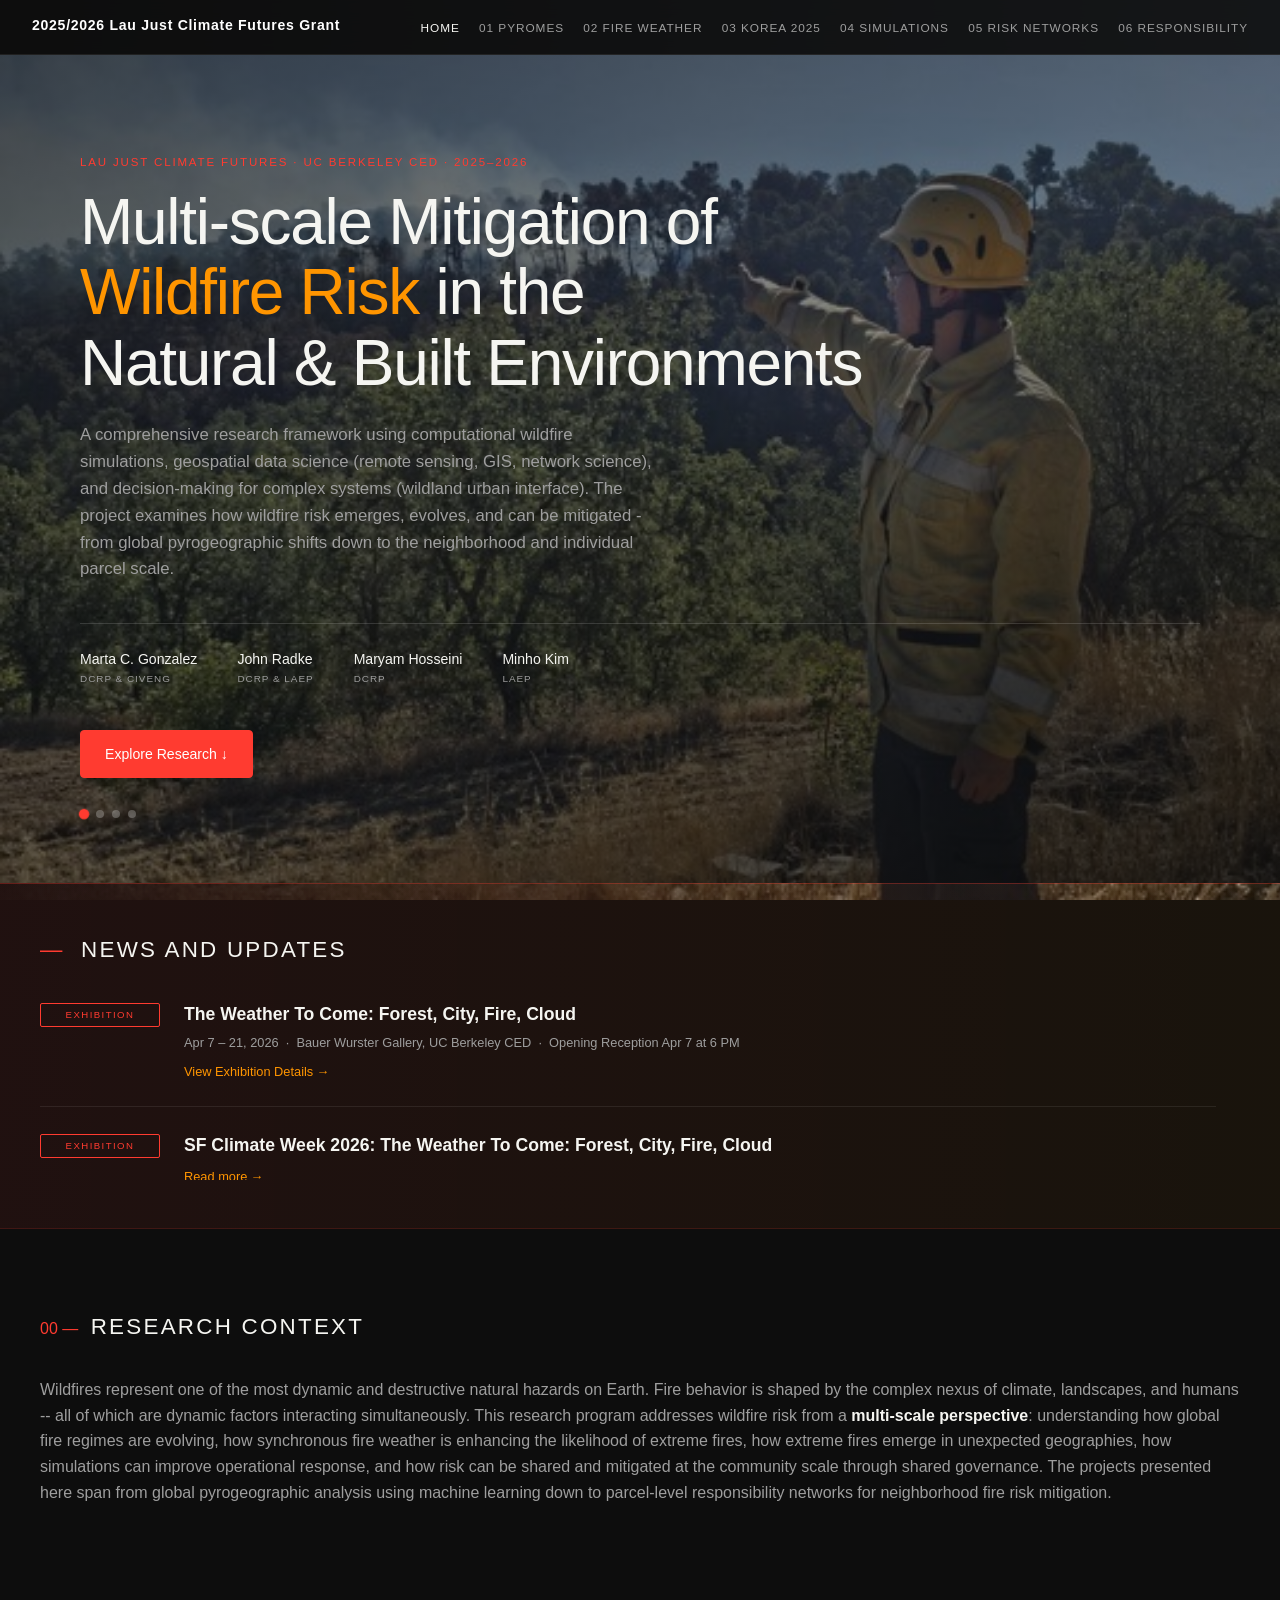
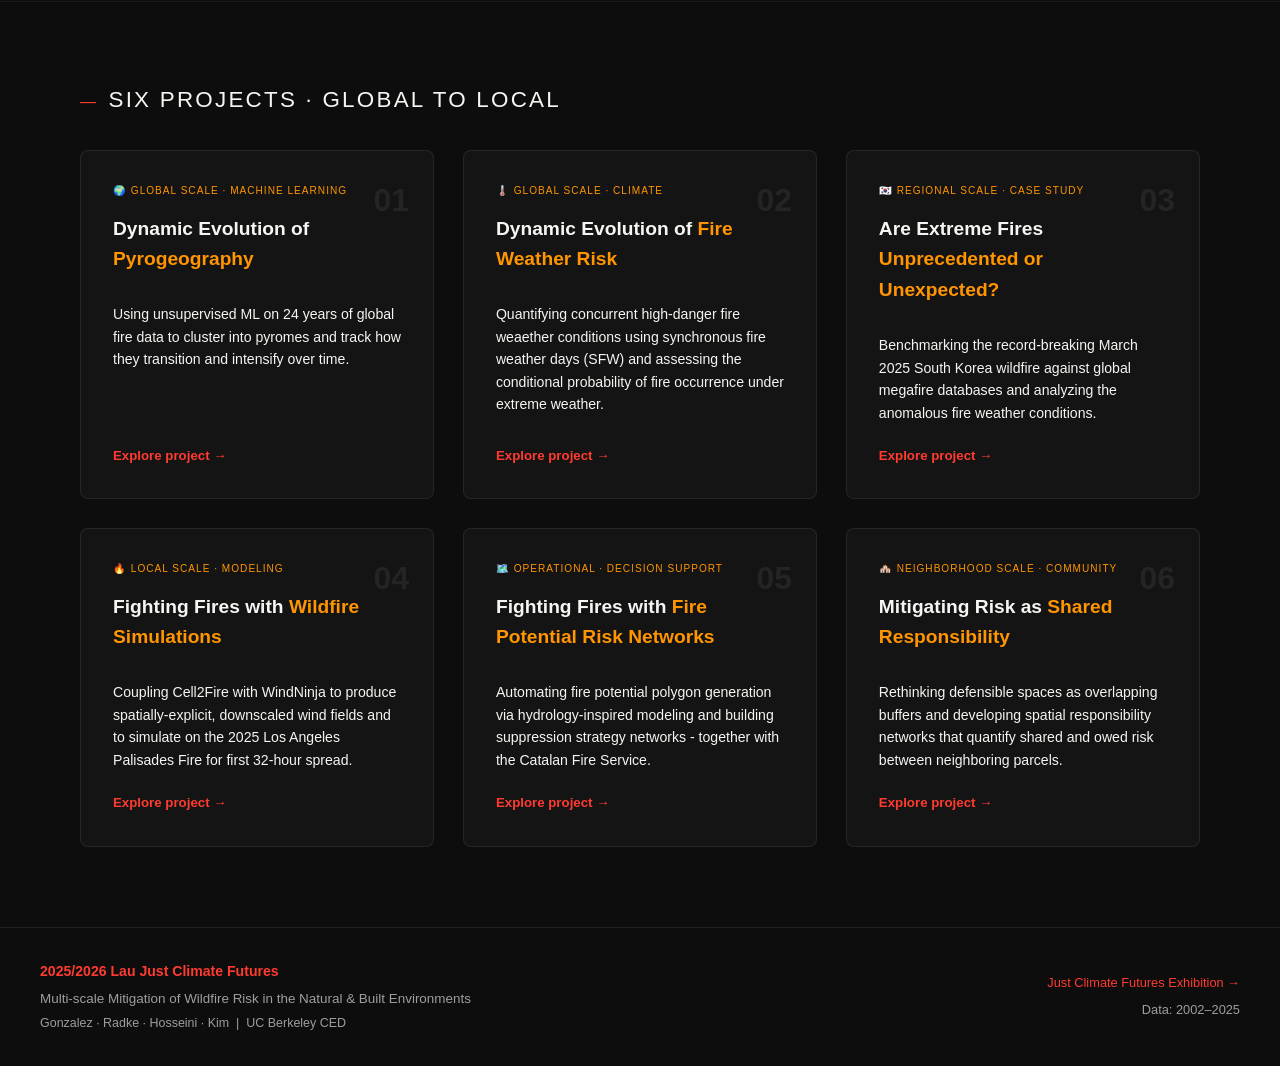
==== commit 6086d48e: "update" ====
--- a/index.html
+++ b/index.html
@@ -3,14 +3,14 @@
 <head>
   <meta charset="UTF-8">
   <meta name="viewport" content="width=device-width, initial-scale=1.0">
-  <title>Lau Future Climates Grant — Multiscale Wildfire Risk Research</title>
+  <title>Lau Just Climate Futures Grant: Multi-scale Wildfire Risk Research</title>
   <link rel="stylesheet" href="css/style.css">
   <link rel="icon" href="data:image/svg+xml,<svg xmlns='http://www.w3.org/2000/svg' viewBox='0 0 100 100'><text y='.9em' font-size='90'>🔥</text></svg>">
 </head>
 <body>
 
 <nav id="main-nav">
-  <a class="nav-logo" href="#">2025/2026 Lau Future Climates Grant</a>
+  <a class="nav-logo" href="#">2025/2026 Lau Just Climate Futures Grant</a>
   <button class="nav-hamburger" id="navHamburger" aria-label="Toggle menu">&#9776;</button>
   <ul class="nav-links" id="navLinks">
     <li><a href="#" class="active">Home</a></li>
@@ -23,9 +23,7 @@
   </ul>
 </nav>
 
-<!-- HERO with inline-style slideshow -->
 <section class="hero">
-  <!-- Each slide is a full-bleed div; JS cycles the 'active' class -->
   <div class="hero-slideshow" id="heroSlideshow">
     <div class="slide active" id="slide0"></div>
     <div class="slide"        id="slide1"></div>
@@ -37,32 +35,42 @@
   <div class="hero-content">
     <div class="hero-eyebrow animate-in">Lau Just Climate Futures · UC Berkeley CED · 2025–2026</div>
     <h1 class="animate-in delay-1">
-      Multiscale Mitigation of<br>
+      Multi-scale Mitigation of<br>
       <em>Wildfire Risk</em> in the<br>
       Natural &amp; Built Environments
     </h1>
     <p class="hero-desc animate-in delay-2">
-      A comprehensive research program examining how wildfire risk emerges, evolves, and can be mitigated — from global pyrogeographic shifts down to the neighborhood and parcel scale.
+      A comprehensive research framework using computational wildfire simulations, geospatial data science (remote sensing, GIS, network science), and decision-making for complex systems (wildland urban interface). 
+      The project examines how wildfire risk emerges, evolves, and can be mitigated - from global pyrogeographic shifts down to the neighborhood and individual parcel scale.
     </p>
-    <div class="hero-meta animate-in delay-3">
+  <div class="hero-meta animate-in delay-3">
+      
       <div class="meta-item">
-        <span class="meta-label">Research Scale</span>
-        <span class="meta-value">Global → Neighborhood</span>
-      </div>
+        <a href="https://ced.berkeley.edu/people/marta-gonzalez" target="_blank" class="meta-value">Marta C. Gonzalez</a>
+        <span class="meta-label">DCRP & CIVENG</span>
+      </div>
+
       <div class="meta-item">
-        <span class="meta-label">Period</span>
-        <span class="meta-value">2002 – 2025</span>
-      </div>
+        <a href="https://ced.berkeley.edu/people/john-radke" target="_blank" class="meta-value">John Radke</a>
+        <span class="meta-label">DCRP & LAEP</span>
+      </div>
+
       <div class="meta-item">
-        <span class="meta-label">Methods</span>
-        <span class="meta-value">ML · Remote Sensing · Simulation</span>
-      </div>
-    </div>
+        <a href="https://ced.berkeley.edu/people/maryam-hosseini" target="_blank" class="meta-value">Maryam Hosseini</a>
+        <span class="meta-label">DCRP</span>
+      </div>
+
+      <div class="meta-item">
+        <a href="https://ced.berkeley.edu/people/minho-kim" target="_blank" class="meta-value">Minho Kim</a>
+        <span class="meta-label">LAEP</span>
+      </div>
+
+    </div>    
     <div class="animate-in delay-4">
       <a href="#projects" class="btn-primary">Explore Research ↓</a>
     </div>
 
-    <!-- Slideshow dots -->
+  
     <div class="slide-dots" id="slideDots">
       <span class="dot active" data-index="0"></span>
       <span class="dot" data-index="1"></span>
@@ -72,38 +80,160 @@
   </div>
 </section>
 
-<!-- EXHIBITION BANNER -->
-<div class="exhibit-banner">
-  <div class="exhibit-banner-inner">
-    <div class="exhibit-label">Upcoming Exhibition</div>
-    <div class="exhibit-title">The Weather To Come: Forest, City, Fire, Cloud</div>
-    <div class="exhibit-details">Apr 7 – 21, 2026 &nbsp;·&nbsp; Bauer Wurster Gallery, UC Berkeley CED &nbsp;·&nbsp; Opening Reception Apr 7 at 6 PM</div>
-    <a href="https://ced.berkeley.edu/events/just-climate-futures-exhibition" target="_blank" class="exhibit-link">View Exhibition Details →</a>
-  </div>
+<style>
+  .news-banner {
+    background: linear-gradient(90deg, rgba(255,59,48,0.08) 0%, rgba(255,149,0,0.05) 100%);
+    border-top: 1px solid rgba(255,59,48,0.3);
+    border-bottom: 1px solid rgba(255,59,48,0.15);
+    padding: 3rem 2.5rem;
+  }
+  .news-banner-inner {
+    max-width: 1200px;
+    margin: 0 auto;
+  }
+  .news-section-title {
+    font-size: 1.4rem;
+    color: var(--bone);
+    font-weight: 300;
+    text-transform: uppercase;
+    letter-spacing: 0.1em;
+    margin-bottom: 2rem;
+  }
+  .news-section-num {
+    font-family: var(--font-mono);
+    color: var(--fire-red);
+    margin-right: 0.5rem;
+  }
+  
+  /* --- NEW SCROLL CONTAINER STYLES --- */
+  .news-scroll-container {
+    max-height: 180px;
+    overflow-y: auto;
+    padding-right: 1.5rem;
+  }
+  
+  /* Custom Scrollbar for Webkit (Chrome, Safari, Edge) */
+  .news-scroll-container::-webkit-scrollbar {
+    width: 6px;
+  }
+  .news-scroll-container::-webkit-scrollbar-track {
+    background: rgba(255, 255, 255, 0.05);
+    border-radius: 4px;
+  }
+  .news-scroll-container::-webkit-scrollbar-thumb {
+    background: rgba(255, 255, 255, 0.2);
+    border-radius: 4px;
+  }
+  .news-scroll-container::-webkit-scrollbar-thumb:hover {
+    background: rgba(255, 59, 48, 0.6);
+  }
+  /* ---------------------------------- */
+
+  .news-item {
+    display: flex;
+    gap: 1.5rem;
+    align-items: flex-start;
+    margin-bottom: 1.5rem;
+    padding-bottom: 1.5rem;
+    border-bottom: 1px solid rgba(255,255,255,0.08);
+  }
+  .news-item:last-child {
+    margin-bottom: 0;
+    padding-bottom: 0;
+    border-bottom: none;
+  }
+  .news-label-col {
+    flex-shrink: 0;
+    width: 120px;
+  }
+  .news-content-col {
+    display: flex;
+    flex-direction: column;
+    gap: 0.3rem;
+  }
+  .news-link {
+    font-size: 0.8rem;
+    color: var(--fire-orange);
+    font-weight: 500;
+    margin-top: 0.2rem;
+    display: inline-block;
+  }
+  .news-link:hover {
+    color: var(--fire-red);
+  }
+  @media (max-width: 768px) {
+    .news-item { flex-direction: column; gap: 0.8rem; }
+    .news-label-col { width: auto; }
+  }
+</style>
+
+<div class="news-banner">
+  <div class="news-banner-inner">
+    
+    <div class="news-section-title">
+      <span class="news-section-num">—</span> News and Updates
+    </div>
+    
+    <div class="news-scroll-container">
+      <div class="news-item">
+        <div class="news-label-col">
+          <div class="exhibit-label" style="display:inline-block; text-align:center; width:100%;">Exhibition</div>
+        </div>
+        <div class="news-content-col">
+          <div class="exhibit-title" style="font-size: 1.1rem;">The Weather To Come: Forest, City, Fire, Cloud</div>
+          <div class="exhibit-details">Apr 7 – 21, 2026 &nbsp;·&nbsp; Bauer Wurster Gallery, UC Berkeley CED &nbsp;·&nbsp; Opening Reception Apr 7 at 6 PM</div>
+          <a href="https://ced.berkeley.edu/events/just-climate-futures-exhibition" target="_blank" class="news-link">View Exhibition Details →</a>
+        </div>
+      </div>
+
+      <div class="news-item">
+        <div class="news-label-col">
+          <div class="exhibit-label" style="display:inline-block; text-align:center; width:100%;">Exhibition</div>
+        </div>
+        <div class="news-content-col">
+          <div class="exhibit-title" style="font-size: 1.1rem;">SF Climate Week 2026: The Weather To Come: Forest, City, Fire, Cloud</div>
+          <a href="https://luma.com/llenbt5h" target="_blank" class="news-link">Read more →</a>
+        </div>
+      </div>
+
+      <div class="news-item">
+        <div class="news-label-col">
+          <div class="exhibit-label" style="display:inline-block; text-align:center; width:100%;">Publication</div>
+        </div>
+        <div class="news-content-col">
+          <div class="exhibit-title" style="font-size: 1.1rem;">New Automated Mapping Approach Has Potential to Revolutionize Fire Suppression</div>
+          <a href="https://ced.berkeley.edu/news/new-automated-mapping-approach-has-potential-to-revolutionize-fire-suppression-research-from-uc-berkeley-shows" target="_blank" class="news-link">Read Article →</a>
+        </div>
+      </div>
+
+      <div class="news-item">
+        <div class="news-label-col">
+          <div class="exhibit-label" style="display:inline-block; text-align:center; width:100%;">Grant</div>
+        </div>
+        <div class="news-content-col">
+          <div class="exhibit-title" style="font-size: 1.1rem;">CED awards four faculty seed grants for climate research</div>
+          <a href="https://ced.berkeley.edu/news/ced-awards-seed-grants-for-climate-research" target="_blank" class="news-link">Read Announcement →</a>
+        </div>
+      </div>
+    </div> </div>
 </div>
 
-<!-- CONTEXT -->
 <section style="padding: 5rem 2.5rem; border-bottom: 1px solid rgba(255,255,255,0.06);">
   <div style="max-width:1200px; margin:0 auto;">
-    <div class="two-col">
+    <!-- <div class="two-col"> -->
       <div>
         <div class="section-header">
           <span class="section-num">00 —</span>
           <span class="section-title">Research Context</span>
         </div>
         <div class="block-text">
-          <p>Wildfires represent one of the most dynamic and destructive natural hazards on Earth. Their behavior is shaped by an intricate interplay of climate, ecology, topography, and human settlement — and all of these factors are shifting simultaneously.</p>
-          <p>This research program addresses wildfire risk from a <strong style="color:var(--bone)">multiscale perspective</strong>: understanding how global fire regimes are evolving, how synchronous fire weather is expanding hazard windows, how extreme fires emerge in unexpected geographies, how simulations can improve operational response, and how risk is shared and mitigated at the community scale.</p>
-          <p>The six projects presented here span from global pyrogeographic analysis using machine learning down to parcel-level responsibility networks for neighborhood fire risk mitigation.</p>
-        </div>
-        <div class="team-block">
-          <div class="team-label">Research Team</div>
-          <div class="team-names">Marta Gonzalez · Maryam Hosseini · John Radke · Minho Kim</div>
-          <div class="team-affil">UC Berkeley College of Environmental Design</div>
-        </div>
-      </div>
-      <div>
-        <div class="stats-row" style="grid-template-columns: 1fr 1fr;">
+          <p>Wildfires represent one of the most dynamic and destructive natural hazards on Earth. Fire behavior is shaped by the complex nexus of climate, landscapes, and humans -- all of which are dynamic factors interacting simultaneously.
+          This research program addresses wildfire risk from a <strong style="color:var(--bone)">multi-scale perspective</strong>: understanding how global fire regimes are evolving, how synchronous fire weather is enhancing the likelihood of extreme fires, how extreme fires emerge in unexpected geographies, how simulations can improve operational response, and how risk can be shared and mitigated at the community scale through shared governance.
+          The projects presented here span from global pyrogeographic analysis using machine learning down to parcel-level responsibility networks for neighborhood fire risk mitigation.</p>
+        <!-- </div> -->
+      </div>
+      <!-- <div> -->
+        <!-- <div class="stats-row" style="grid-template-columns: 1fr 1fr;">
           <div class="stat-item">
             <span class="stat-num">6</span>
             <span class="stat-label">Research Projects</span>
@@ -120,17 +250,16 @@
             <span class="stat-num">99th</span>
             <span class="stat-label">Korea Fire Percentile</span>
           </div>
-        </div>
-        <div class="finding-callout" style="margin-top:1.5rem;">
+        </div> -->
+        <!-- <div class="finding-callout" style="margin-top:1.5rem;">
           <p>"We're facing a new reality regarding the seasonality of wildfires."</p>
           <div class="finding-source">— Steve Bowen, Chief Science Officer, Gallagher Re</div>
-        </div>
-      </div>
-    </div>
+        </div> -->
+      <!-- </div> -->
+    <!-- </div> -->
   </div>
 </section>
 
-<!-- PROJECTS -->
 <section class="projects-section" id="projects">
   <div class="section-header">
     <span class="section-num">— </span>
@@ -142,7 +271,7 @@
       <span class="card-num">01</span>
       <div class="card-scale">🌍 Global Scale · Machine Learning</div>
       <h2 class="card-title">Dynamic Evolution of <em>Pyrogeography</em></h2>
-      <p class="card-desc">Using unsupervised ML on 23 years of satellite fire data to cluster global fire regimes into pyromes and track how they transition and intensify over time.</p>
+      <p class="card-desc">Using unsupervised ML on 24 years of global fire data to cluster into pyromes and track how they transition and intensify over time.</p>
       <div class="card-arrow">Explore project →</div>
     </a>
 
@@ -150,7 +279,7 @@
       <span class="card-num">02</span>
       <div class="card-scale">🌡️ Global Scale · Climate</div>
       <h2 class="card-title">Dynamic Evolution of <em>Fire Weather Risk</em></h2>
-      <p class="card-desc">Quantifying synchronous fire weather days (SFW) using the Fire Weather Index and assessing the conditional probability of fire occurrence under extreme weather.</p>
+      <p class="card-desc">Quantifying concurrent high-danger fire weaether conditions using synchronous fire weather days (SFW) and assessing the conditional probability of fire occurrence under extreme weather.</p>
       <div class="card-arrow">Explore project →</div>
     </a>
 
@@ -158,7 +287,7 @@
       <span class="card-num">03</span>
       <div class="card-scale">🇰🇷 Regional Scale · Case Study</div>
       <h2 class="card-title">Are Extreme Fires <em>Unprecedented or Unexpected?</em></h2>
-      <p class="card-desc">Benchmarking the March 2025 South Korea wildfire — the nation's most destructive — against global fast-fire databases and analyzing the anomalous climate conditions.</p>
+      <p class="card-desc">Benchmarking the record-breaking March 2025 South Korea wildfire against global megafire databases and analyzing the anomalous fire weather conditions.</p>
       <div class="card-arrow">Explore project →</div>
     </a>
 
@@ -166,7 +295,7 @@
       <span class="card-num">04</span>
       <div class="card-scale">🔥 Local Scale · Modeling</div>
       <h2 class="card-title">Fighting Fires with <em>Wildfire Simulations</em></h2>
-      <p class="card-desc">Coupling Cell2Fire with WindNinja to produce spatially-explicit, downscaled wind fields. Applied to the 2025 Los Angeles Palisades Fire first 32-hour spread.</p>
+      <p class="card-desc">Coupling Cell2Fire with WindNinja to produce spatially-explicit, downscaled wind fields and to simulate on the 2025 Los Angeles Palisades Fire for first 32-hour spread.</p>
       <div class="card-arrow">Explore project →</div>
     </a>
 
@@ -174,7 +303,7 @@
       <span class="card-num">05</span>
       <div class="card-scale">🗺️ Operational · Decision Support</div>
       <h2 class="card-title">Fighting Fires with <em>Fire Potential Risk Networks</em></h2>
-      <p class="card-desc">Automating fire potential polygon (FPP) generation via hydrology-inspired modeling and building suppression strategy networks. Deployed with Catalan Fire Service.</p>
+      <p class="card-desc">Automating fire potential polygon generation via hydrology-inspired modeling and building suppression strategy networks - together with the Catalan Fire Service.</p>
       <div class="card-arrow">Explore project →</div>
     </a>
 
@@ -190,9 +319,9 @@
 
 <footer>
   <div>
-    <a class="footer-logo" href="#">2025/2026 Lau Future Climates Grant</a>
-    <div style="margin-top:0.4rem;">Multiscale Mitigation of Wildfire Risk in the Natural &amp; Built Environments</div>
-    <div style="margin-top:0.25rem; font-size:0.78rem;">Gonzalez · Hosseini · Radke · Kim &nbsp;|&nbsp; UC Berkeley CED</div>
+    <a class="footer-logo" href="#">2025/2026 Lau Just Climate Futures</a>
+    <div style="margin-top:0.4rem;">Multi-scale Mitigation of Wildfire Risk in the Natural &amp; Built Environments</div>
+    <div style="margin-top:0.25rem; font-size:0.78rem;">Gonzalez · Radke · Hosseini · Kim &nbsp;|&nbsp; UC Berkeley CED</div>
   </div>
   <div style="text-align:right; font-size:0.8rem;">
     <div><a href="https://ced.berkeley.edu/events/just-climate-futures-exhibition" target="_blank" style="color:var(--fire-red);">Just Climate Futures Exhibition →</a></div>
@@ -257,4 +386,4 @@
 });
 </script>
 </body>
-</html>
+</html>
--- a/css/style.css
+++ b/css/style.css
@@ -10,6 +10,8 @@
   --bone:         #f5f5f1;
   --ash:          #9e9e9e;
   --fire-red:     #ff3b30;
+  --PR-green:     #EFF8E9;
+  --OR-blue:      #2F6EBA;
   --fire-orange:  #ff9500;
   --font-mono:    "IBM Plex Mono", Consolas, monospace;
 }
@@ -17,12 +19,21 @@
 *, *::before, *::after { box-sizing: border-box; }
 
 body {
-  background: var(--bg-color);
+  background-color: var(--bg-color);
+  /* Added 'to right' and adjusted the opacity values for a smooth horizontal gradient */
+  background-image: linear-gradient(to right, rgba(13, 13, 13, 0.98) 0%, rgba(13, 13, 13, 0.30) 100%), url('../images/background.jpg');
+  background-size: cover;
+  background-position: center;
+  background-attachment: fixed;
   color: var(--ash);
-  font-family: -apple-system, BlinkMacSystemFont, "Segoe UI", Roboto, sans-serif;
+  font-family: var(--font-main);
   line-height: 1.6;
-  margin: 0; padding: 0;
+  margin: 0;
+  padding: 0;
   overflow-x: hidden;
+  min-height: 100vh;
+  display: flex;
+  flex-direction: column;
 }
 
 h1,h2,h3,h4,strong { color: var(--bone); font-weight: 600; }
@@ -50,10 +61,10 @@
   font-weight: 700;
   font-size: 0.88rem;
   letter-spacing: 0.02em;
-  color: var(--fire-red);
-  white-space: nowrap;
-  flex-shrink: 0;
-  line-height: 1.3;
+  color: #ffffff; 
+  display: block;
+  margin-bottom: .2rem;
+  letter-spacing: 0.05em;
 }
 
 .nav-links {
@@ -169,6 +180,8 @@
 
 .hero h1 {
   font-size: clamp(2.4rem, 5vw, 4rem);
+  font-family: 'Open Sans', serif;
+  font-weight: 400;
   line-height: 1.1;
   margin: 0 0 1.5rem;
   letter-spacing: -0.02em;
@@ -511,3 +524,9 @@
 .delay-2 { animation-delay: .28s; }
 .delay-3 { animation-delay: .44s; }
 .delay-4 { animation-delay: .60s; }
+
+
+/* ─── Global Font Override to Arial ─── */
+body, h1, h2, h3, h4, h5, h6, p, a, span, div, .nav-logo, .hero h1, .card-title, .btn-primary {
+  font-family: Arial, Helvetica, sans-serif !important;
+}
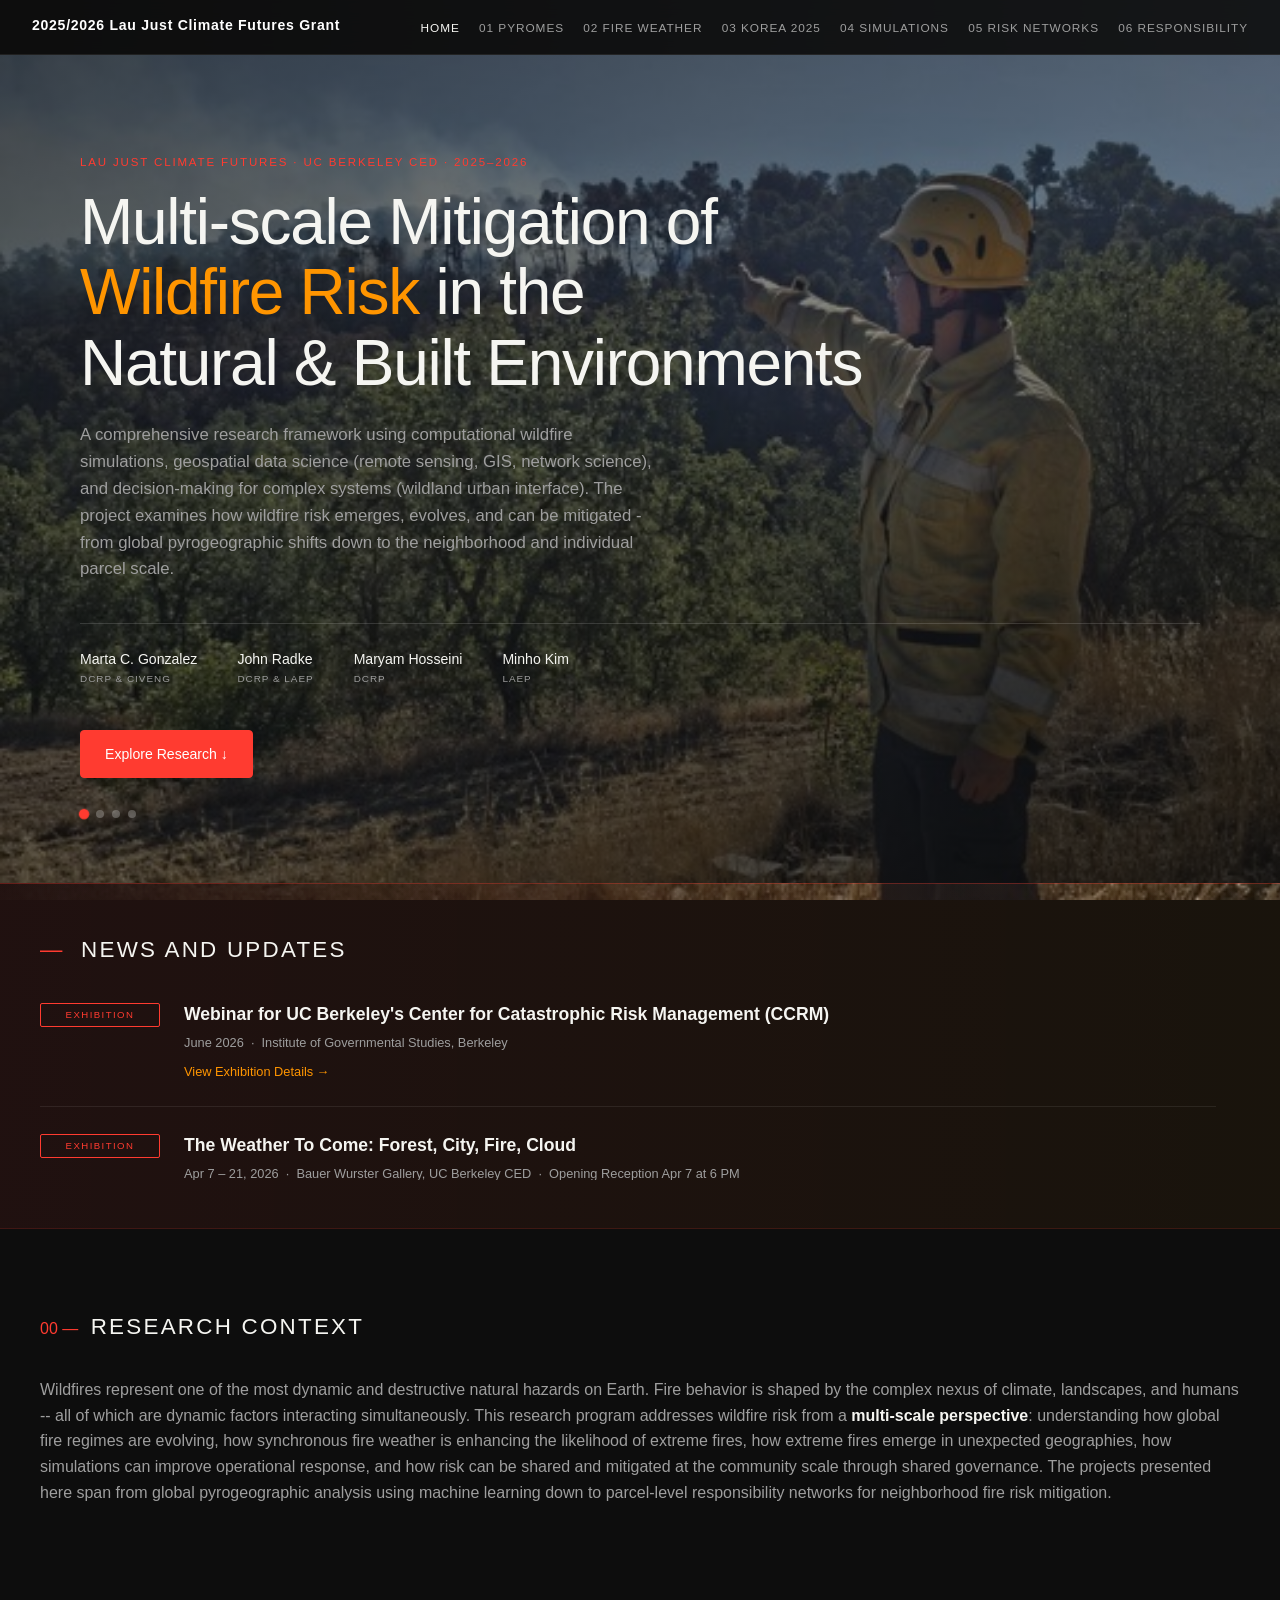
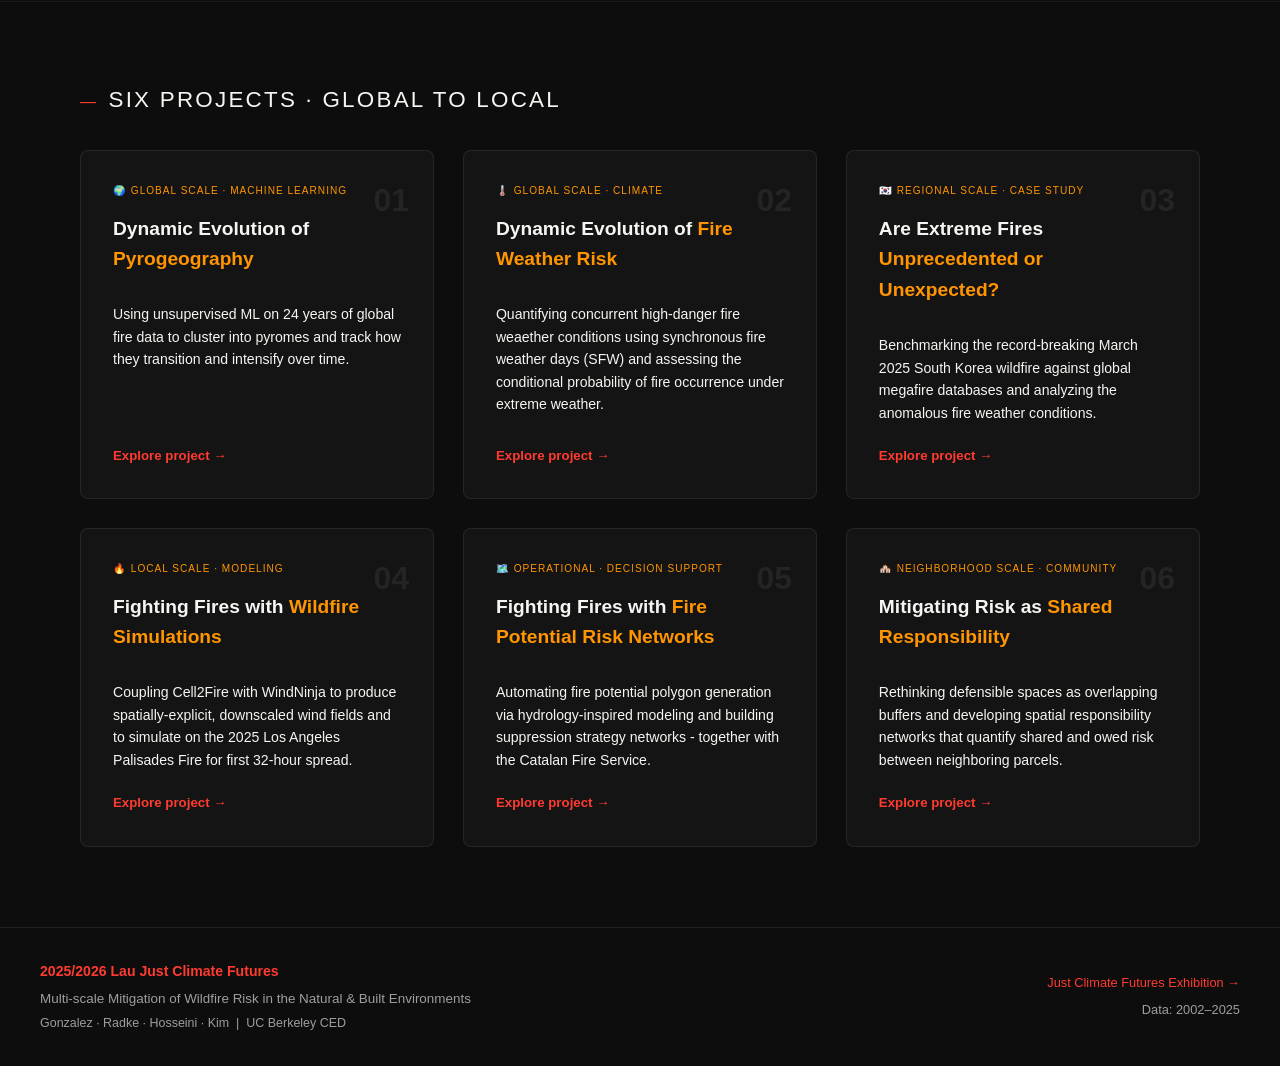
==== commit 7ad741fa: "update news" ====
--- a/index.html
+++ b/index.html
@@ -5,6 +5,7 @@
   <meta name="viewport" content="width=device-width, initial-scale=1.0">
   <title>Lau Just Climate Futures Grant: Multi-scale Wildfire Risk Research</title>
   <link rel="stylesheet" href="css/style.css">
+  <link rel="stylesheet" href="css/mobile.css">
   <link rel="icon" href="data:image/svg+xml,<svg xmlns='http://www.w3.org/2000/svg' viewBox='0 0 100 100'><text y='.9em' font-size='90'>🔥</text></svg>">
 </head>
 <body>
@@ -175,6 +176,17 @@
     </div>
     
     <div class="news-scroll-container">
+      <div class="news-item">
+        <div class="news-label-col">
+          <div class="exhibit-label" style="display:inline-block; text-align:center; width:100%;">Exhibition</div>
+        </div>
+        <div class="news-content-col">
+          <div class="exhibit-title" style="font-size: 1.1rem;">Webinar for UC Berkeley's Center for Catastrophic Risk Management (CCRM)</div>
+          <div class="exhibit-details">June 2026 &nbsp;·&nbsp; Institute of Governmental Studies, Berkeley</div>
+          <a href="https://ccrm.berkeley.edu" target="_blank" class="news-link">View Exhibition Details →</a>
+        </div>
+      </div>
+
       <div class="news-item">
         <div class="news-label-col">
           <div class="exhibit-label" style="display:inline-block; text-align:center; width:100%;">Exhibition</div>
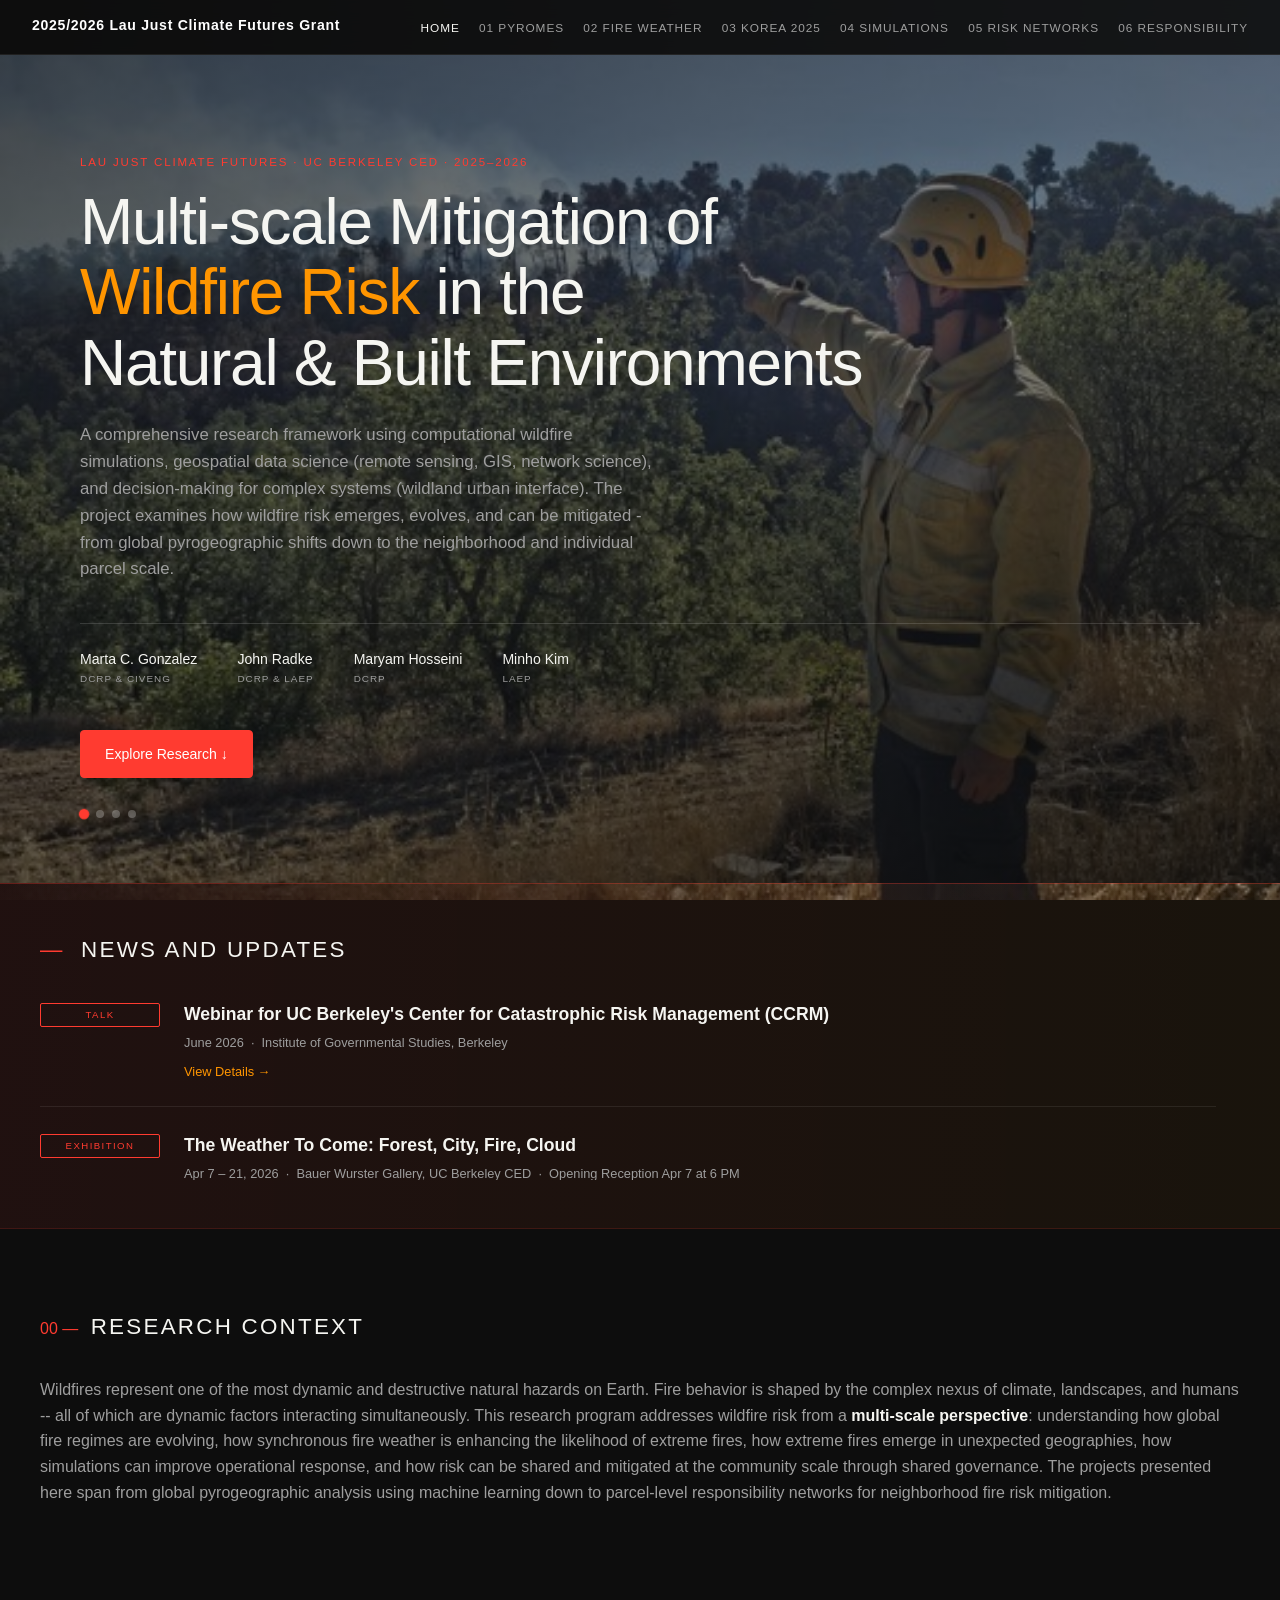
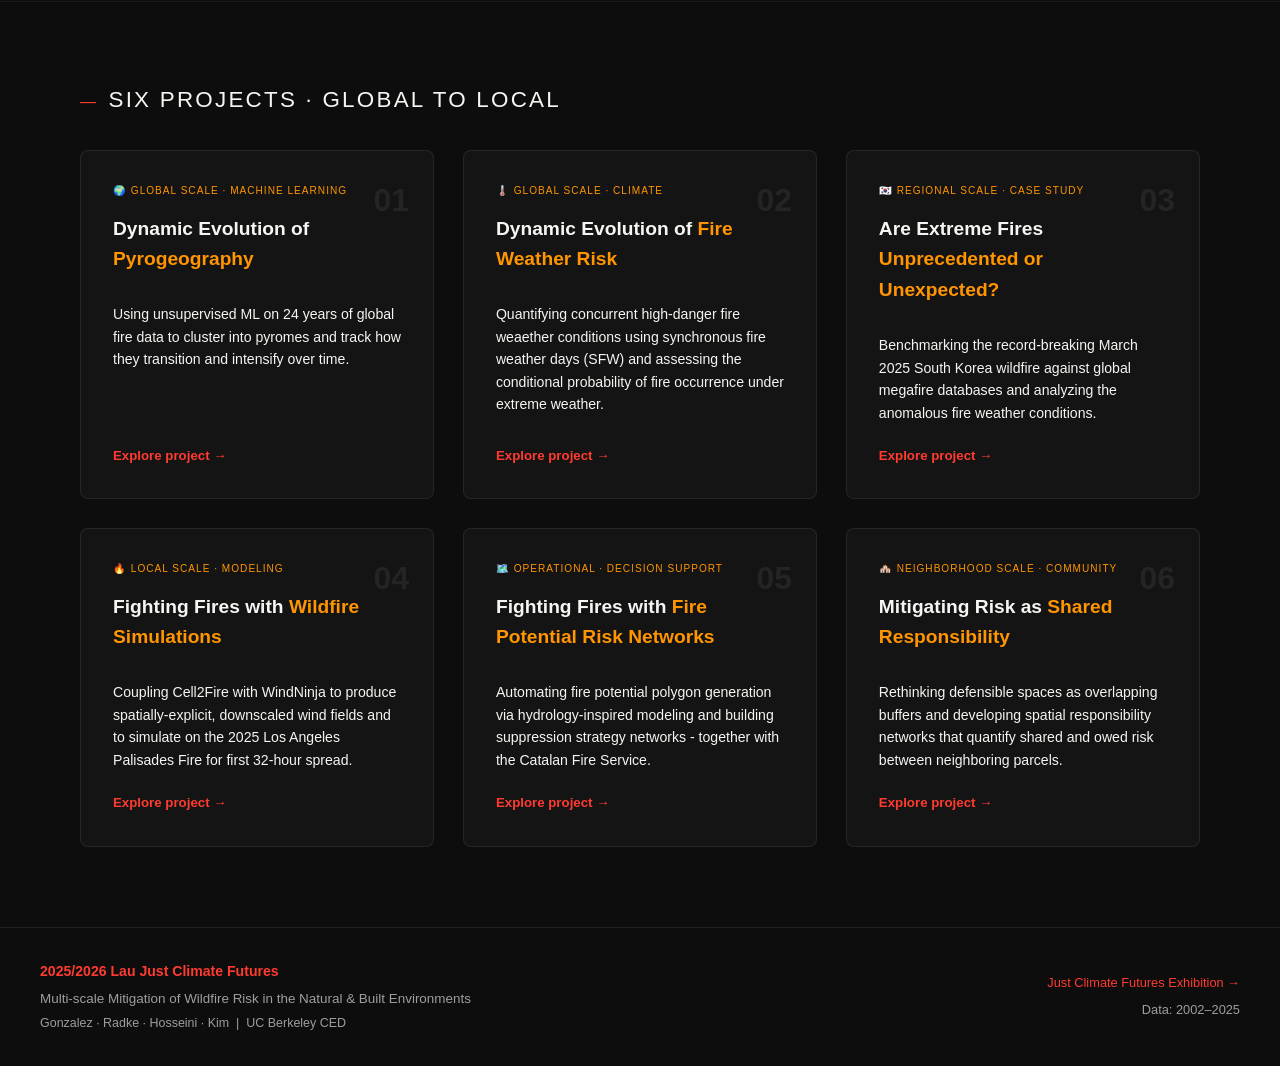
==== commit 044cc412: "update news" ====
--- a/index.html
+++ b/index.html
@@ -178,12 +178,12 @@
     <div class="news-scroll-container">
       <div class="news-item">
         <div class="news-label-col">
-          <div class="exhibit-label" style="display:inline-block; text-align:center; width:100%;">Exhibition</div>
+          <div class="exhibit-label" style="display:inline-block; text-align:center; width:100%;">Talk</div>
         </div>
         <div class="news-content-col">
           <div class="exhibit-title" style="font-size: 1.1rem;">Webinar for UC Berkeley's Center for Catastrophic Risk Management (CCRM)</div>
           <div class="exhibit-details">June 2026 &nbsp;·&nbsp; Institute of Governmental Studies, Berkeley</div>
-          <a href="https://ccrm.berkeley.edu" target="_blank" class="news-link">View Exhibition Details →</a>
+          <a href="https://ccrm.berkeley.edu" target="_blank" class="news-link">View Details →</a>
         </div>
       </div>
 
